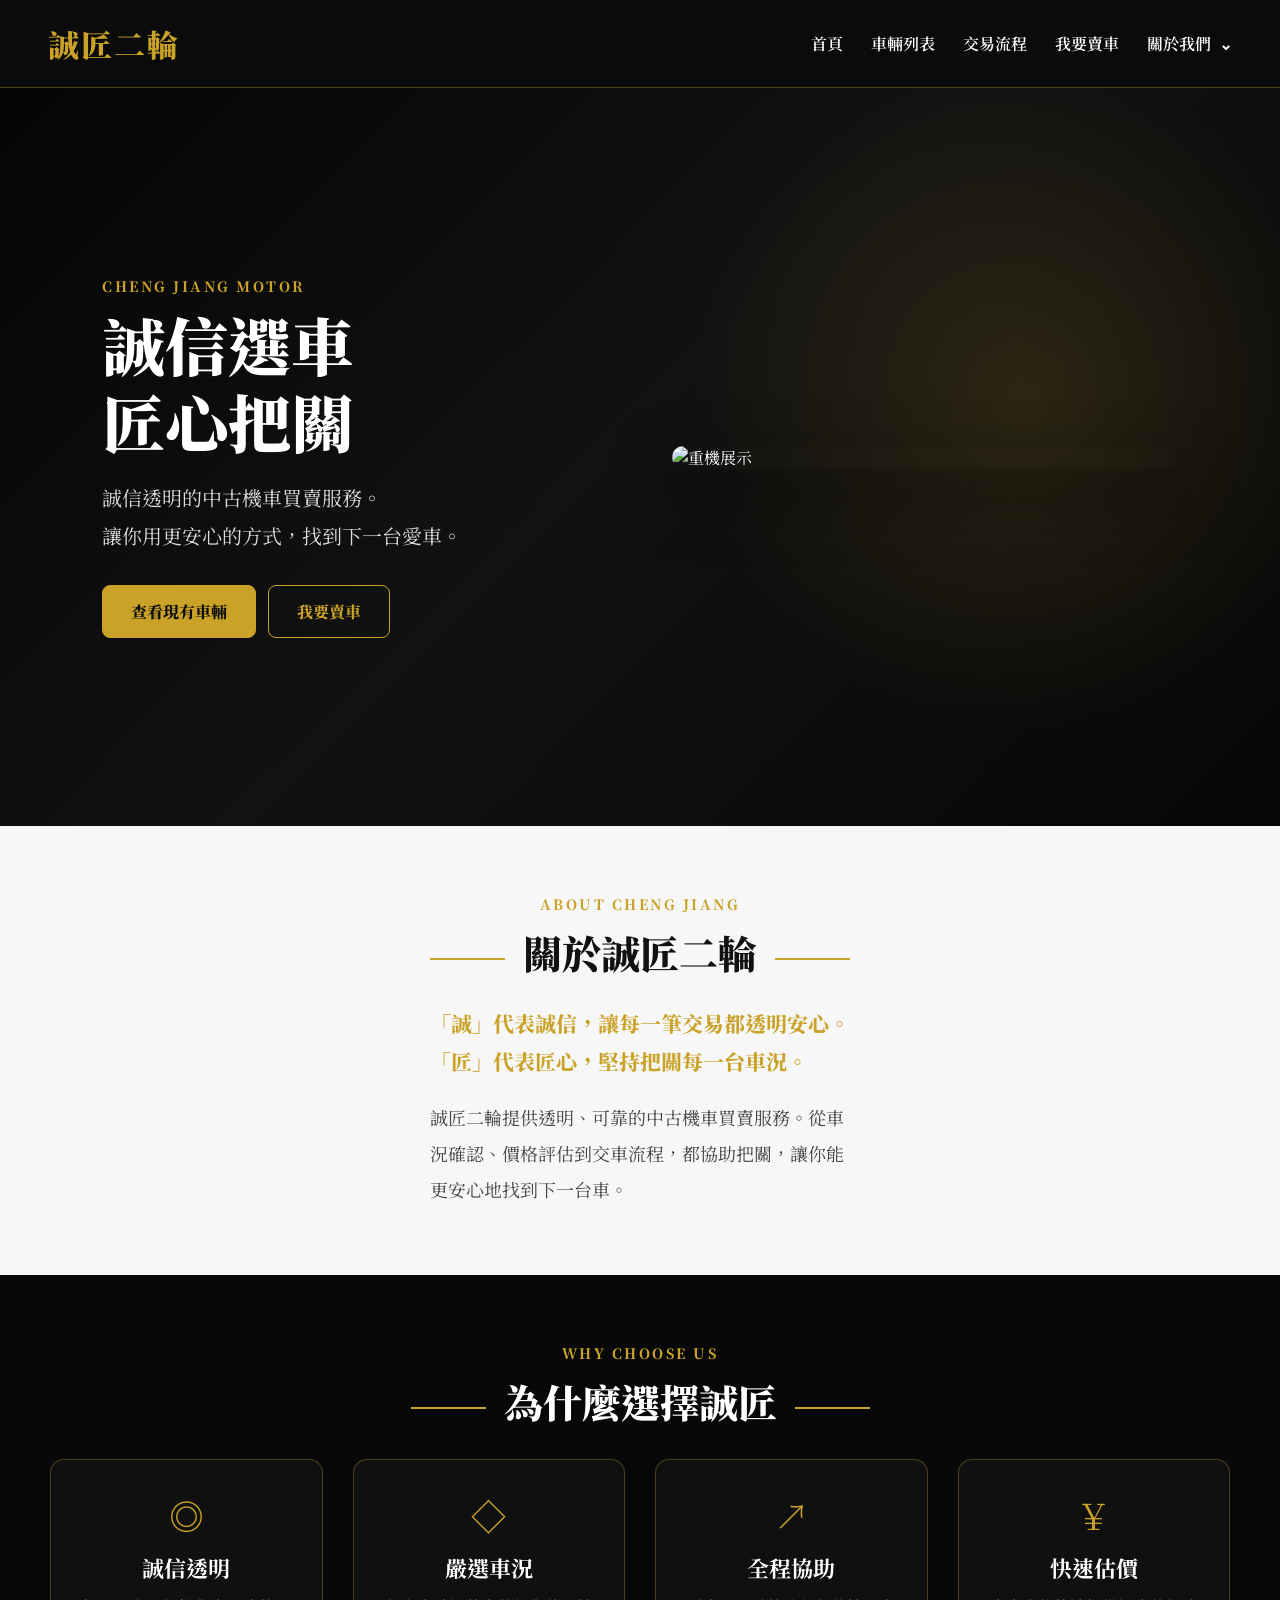
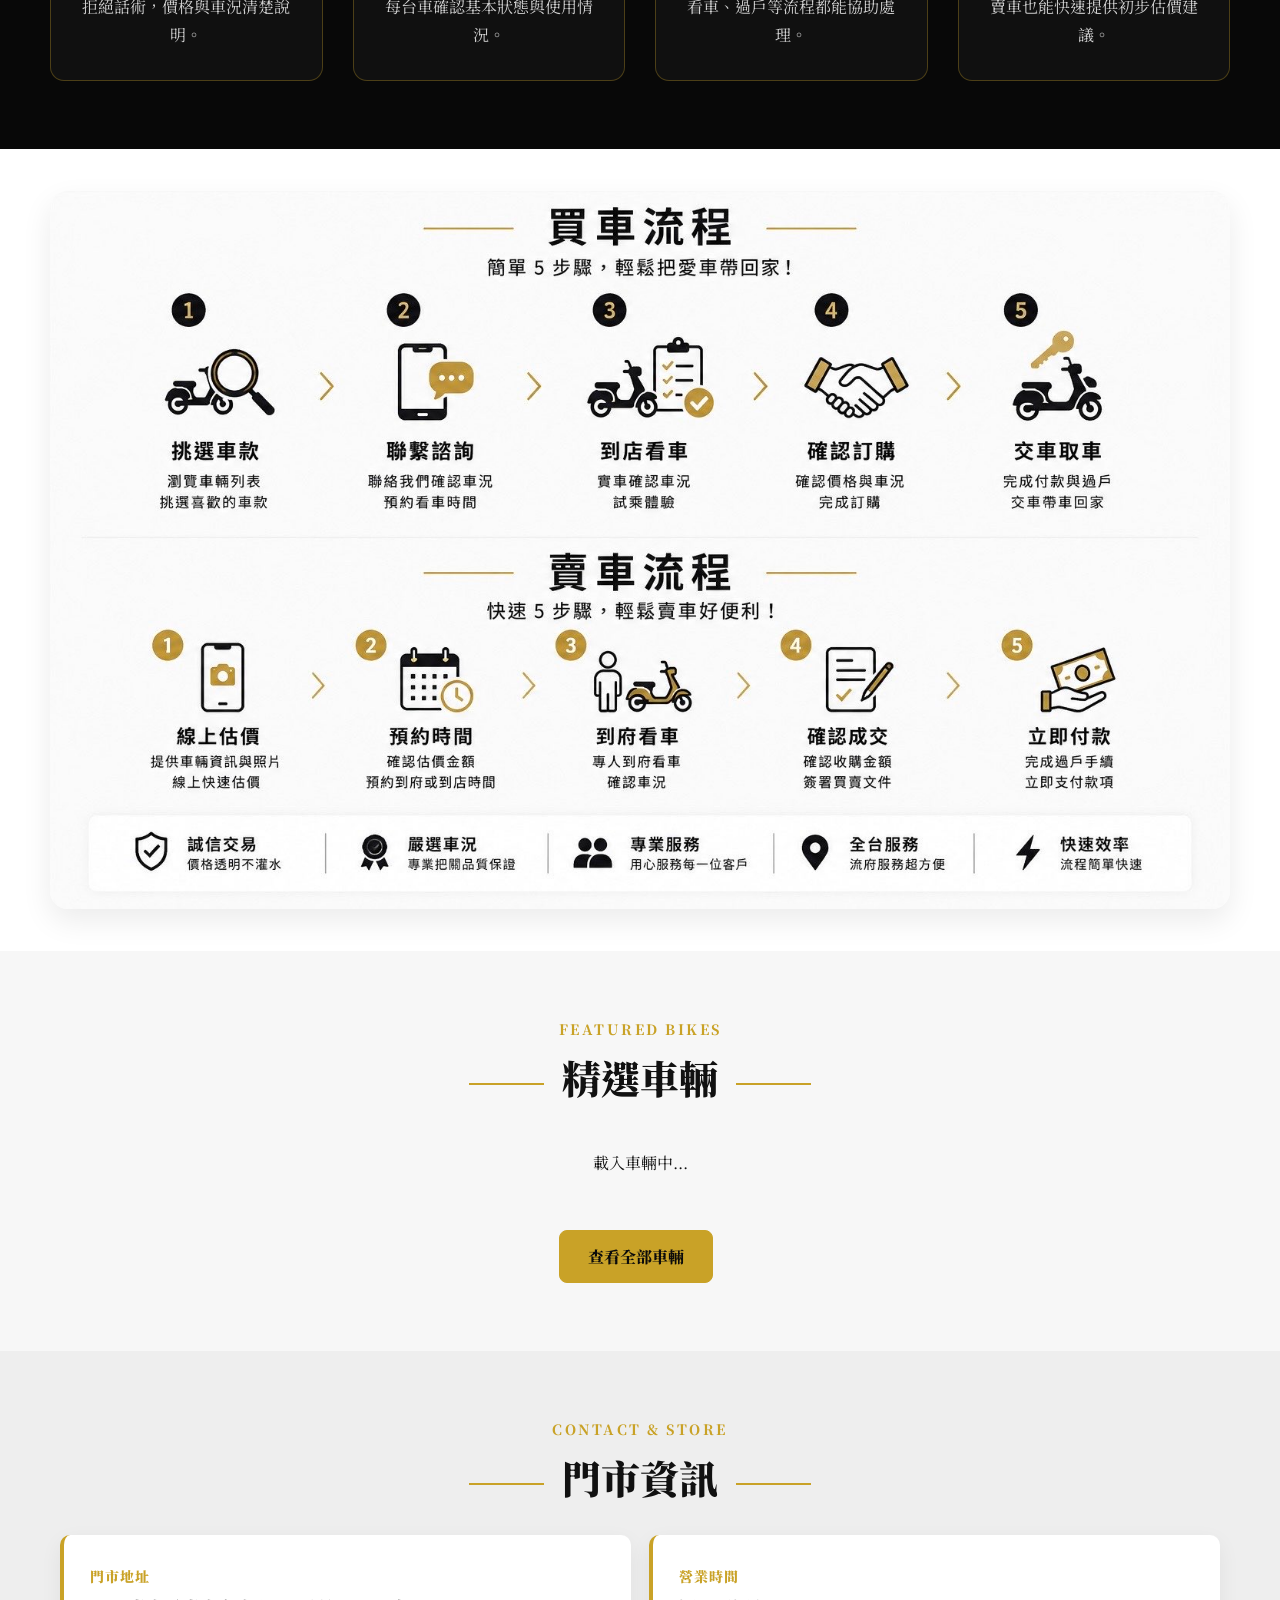
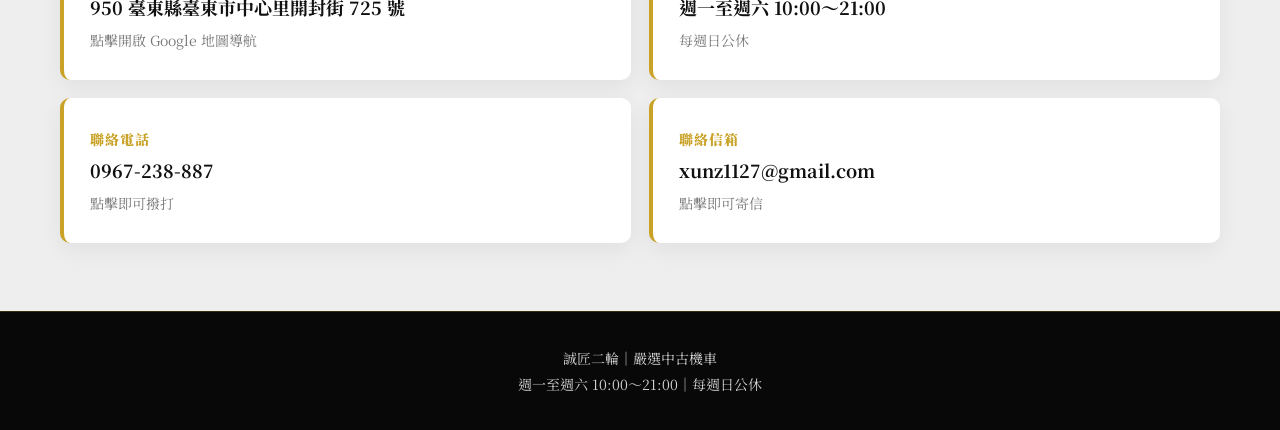
==== index.html @ c942ca1e "整理手機版排版" ====
<!DOCTYPE html>
<html lang="zh-Hant">
<head>
  <meta charset="UTF-8">
  <meta name="viewport" content="width=device-width, initial-scale=1.0">
  <title>誠匠二輪｜嚴選中古機車</title>

  <link rel="stylesheet" href="style.css?v=20260706-6">
</head>

<body>

<header class="navbar">
  <a class="logo" href="index.html">誠匠二輪</a>

  <nav>
    <a href="index.html">首頁</a>
    <a href="inventory.html">車輛列表</a>
    <a href="#process">交易流程</a>
    <a href="sell.html">我要賣車</a>

    <div class="about-menu">
      <button class="about-trigger" type="button">
        關於我們 <span>⌄</span>
      </button>

      <div class="about-dropdown">
        <a
          href="https://www.instagram.com/namidamodenai?utm_source=qr"
          target="_blank"
          rel="noopener"
        >
          Instagram
        </a>

        <a
          href="https://www.facebook.com/share/1D3ot4ddPY/?mibextid=wwXIfr"
          target="_blank"
          rel="noopener"
        >
          Facebook
        </a>

        <a
          href="https://line.me/ti/p/~jun1127."
          target="_blank"
          rel="noopener"
        >
          LINE 聯絡我們
        </a>
      </div>
    </div>

    <a href="admin.html" id="adminBtn" style="display: none;">後台</a>
  </nav>
</header>

<section class="hero">
  <div class="hero-left">
    <p class="hero-label">CHENG JIANG MOTOR</p>

    <h1>
      誠信選車<br>
      匠心把關
    </h1>

    <p>
      誠信透明的中古機車買賣服務。<br>
      讓你用更安心的方式，找到下一台愛車。
    </p>

    <a href="inventory.html" class="btn">查看現有車輛</a>
    <a href="sell.html" class="btn btn-outline">我要賣車</a>
  </div>

  <div class="hero-right">
    <img
      src="https://images.unsplash.com/photo-1558981806-ec527fa84c39?auto=format&fit=crop&w=1200&q=85"
      alt="重機展示"
    >
  </div>
</section>

<section class="section about-section">
  <p class="section-kicker">ABOUT CHENG JIANG</p>
  <h2>關於誠匠二輪</h2>

  <div class="about-copy">
    <div class="about-highlight">
      <div class="about-line">「誠」代表誠信，讓每一筆交易都透明安心。</div>
      <div class="about-line">「匠」代表匠心，堅持把關每一台車況。</div>
    </div>

    <p class="about-text">
      誠匠二輪提供透明、可靠的中古機車買賣服務。從車況確認、價格評估到交車流程，都協助把關，讓你能更安心地找到下一台車。
    </p>
  </div>
</section>

<section class="section dark">
  <p class="section-kicker">WHY CHOOSE US</p>
  <h2>為什麼選擇誠匠</h2>

  <div class="grid feature-grid">
    <div class="feature-card">
      <div class="feature-icon">◎</div>
      <h3>誠信透明</h3>
      <p>拒絕話術，價格與車況清楚說明。</p>
    </div>

    <div class="feature-card">
      <div class="feature-icon">◇</div>
      <h3>嚴選車況</h3>
      <p>每台車確認基本狀態與使用情況。</p>
    </div>

    <div class="feature-card">
      <div class="feature-icon">↗</div>
      <h3>全程協助</h3>
      <p>看車、過戶等流程都能協助處理。</p>
    </div>

    <div class="feature-card">
      <div class="feature-icon">￥</div>
      <h3>快速估價</h3>
      <p>賣車也能快速提供初步估價建議。</p>
    </div>
  </div>
</section>

<section id="process" class="section process-section">
  <div class="process-wrap">
    <img
      class="process-img"
      src="images/transaction-process.jpg"
      alt="誠匠二輪買車與賣車流程"
      loading="lazy"
    >
  </div>
</section>

<section class="section">
  <p class="section-kicker">FEATURED BIKES</p>
  <h2>精選車輛</h2>

  <div id="featuredBikes" class="grid">
    <p>載入車輛中...</p>
  </div>

  <div style="margin-top: 30px;">
    <a href="inventory.html" class="btn">查看全部車輛</a>
  </div>
</section>

<section class="section contact-section">
  <p class="section-kicker">CONTACT & STORE</p>
  <h2>門市資訊</h2>

  <div class="contact-grid">
    <a
      class="contact-card"
      href="https://www.google.com/maps/search/?api=1&query=950%20%E8%87%BA%E6%9D%B1%E7%B8%A3%E8%87%BA%E6%9D%B1%E5%B8%82%E4%B8%AD%E5%BF%83%E9%87%8C%E9%96%8B%E5%B0%81%E8%A1%97725%E8%99%9F"
      target="_blank"
      rel="noopener"
    >
      <span>門市地址</span>
      <strong>950 臺東縣臺東市中心里開封街 725 號</strong>
      <small>點擊開啟 Google 地圖導航</small>
    </a>

    <div class="contact-card">
      <span>營業時間</span>
      <strong>週一至週六 10:00～21:00</strong>
      <small>每週日公休</small>
    </div>

    <a class="contact-card" href="tel:0967238887">
      <span>聯絡電話</span>
      <strong>0967-238-887</strong>
      <small>點擊即可撥打</small>
    </a>

    <a class="contact-card" href="mailto:xunz1127@gmail.com">
      <span>聯絡信箱</span>
      <strong>xunz1127@gmail.com</strong>
      <small>點擊即可寄信</small>
    </a>
  </div>
</section>

<footer class="footer">
  <p>誠匠二輪｜嚴選中古機車</p>
  <p>週一至週六 10:00～21:00｜每週日公休</p>
</footer>

<script>
  if (localStorage.getItem("isAdmin") === "true") {
    document.getElementById("adminBtn").style.display = "inline-block";
  }

  const aboutMenu = document.querySelector(".about-menu");
  const aboutTrigger = document.querySelector(".about-trigger");

  aboutTrigger.addEventListener("click", () => {
    aboutMenu.classList.toggle("is-open");
  });

  document.addEventListener("click", event => {
    if (!aboutMenu.contains(event.target)) {
      aboutMenu.classList.remove("is-open");
    }
  });
</script>

<script type="module">
  import { db } from "./firebase.js";

  import {
    collection,
    getDocs
  } from "https://www.gstatic.com/firebasejs/12.15.0/firebase-firestore.js";

  const featuredBikes = document.getElementById("featuredBikes");

  async function loadFeaturedBikes() {
    try {
      const snapshot = await getDocs(collection(db, "bikes"));

      const bikes = snapshot.docs
        .map(item => ({
          id: item.id,
          ...item.data()
        }))
        .slice(0, 3);

      if (bikes.length === 0) {
        featuredBikes.innerHTML = "<p>目前尚無上架車輛。</p>";
        return;
      }

      featuredBikes.innerHTML = bikes.map(bike => `
        <a href="bike.html?id=${bike.id}" class="card">
          <img src="${bike.images?.[0] || ""}" alt="${bike.name || "車輛圖片"}">
          <h3>${bike.name || "未命名車輛"}</h3>
          <p>${bike.type || "未分類"}｜${bike.brand || "-"}</p>
          <p>${bike.year || "-"}｜${bike.km || "-"} km</p>
          <p>NT$${bike.price || "-"}</p>
        </a>
      `).join("");

    } catch (error) {
      console.error(error);
      featuredBikes.innerHTML = "<p>車輛資料載入失敗。</p>";
    }
  }

  loadFeaturedBikes();
</script>

</body>
</html>
---- style.css ----
@import url('https://fonts.googleapis.com/css2?family=Noto+Serif+TC:wght@400;500;600;700;900&display=swap');

:root {
  --black: #080808;
  --gold: #c9a227;
  --gold-light: #e6cc78;
  --white: #ffffff;
  --bg: #f7f7f7;
  --text: #111111;
  --gray: #666666;
}

* {
  box-sizing: border-box;
}

html {
  scroll-behavior: smooth;
}

body {
  margin: 0;
  overflow-x: hidden;
  background: var(--bg);
  color: var(--text);
  font-family: "Noto Serif TC", "PingFang TC", "Microsoft JhengHei", serif;
}

img {
  max-width: 100%;
}

input,
select,
textarea,
button {
  font-family: inherit;
}

/* 導覽列 */

.navbar {
  position: sticky;
  top: 0;
  z-index: 1000;
  display: flex;
  align-items: center;
  justify-content: space-between;
  gap: 24px;
  padding: 21px 48px;
  background: rgba(7, 7, 7, 0.98);
  border-bottom: 1px solid rgba(201, 162, 39, 0.35);
}

.logo {
  color: var(--gold);
  font-size: 31px;
  font-weight: 900;
  letter-spacing: 2px;
  text-decoration: none;
  white-space: nowrap;
}

.navbar nav {
  display: flex;
  align-items: center;
  gap: 28px;
}

.navbar nav > a,
.about-trigger {
  padding: 0;
  color: white;
  background: transparent;
  border: 0;
  cursor: pointer;
  font: inherit;
  font-size: 16px;
  font-weight: 600;
  text-decoration: none;
  white-space: nowrap;
}

.navbar nav > a:hover,
.about-trigger:hover {
  color: var(--gold);
}

.about-menu {
  position: relative;
}

.about-trigger span {
  display: inline-block;
  margin-left: 4px;
  transition: transform 0.2s ease;
}

.about-menu:hover .about-trigger span,
.about-menu:focus-within .about-trigger span,
.about-menu.is-open .about-trigger span {
  transform: rotate(180deg);
}

.about-dropdown {
  position: absolute;
  top: calc(100% + 18px);
  right: 0;
  width: 240px;
  padding: 10px;
  display: none;
  background: #111111;
  border: 1px solid rgba(201, 162, 39, 0.4);
  border-radius: 10px;
  box-shadow: 0 18px 45px rgba(0, 0, 0, 0.35);
}

.about-menu:hover .about-dropdown,
.about-menu:focus-within .about-dropdown,
.about-menu.is-open .about-dropdown {
  display: block;
}

.about-dropdown a {
  display: block;
  padding: 12px 13px;
  color: white;
  font-size: 15px;
  line-height: 1.45;
  text-decoration: none;
  border-radius: 7px;
}

.about-dropdown a:hover {
  color: var(--gold-light);
  background: rgba(201, 162, 39, 0.14);
}

/* 首頁主視覺 */

.hero {
  min-height: 82vh;
  display: flex;
  align-items: center;
  justify-content: space-between;
  gap: 80px;
  padding: 78px 8%;
  color: white;
  background:
    radial-gradient(circle at 80% 42%, rgba(201, 162, 39, 0.16), transparent 30%),
    linear-gradient(135deg, #050505 0%, #121212 48%, #070707 100%);
}

.hero-left {
  flex: 0 0 45%;
}

.hero-right {
  flex: 0 0 47%;
}

.hero-right img {
  width: 100%;
  max-width: 560px;
  display: block;
  border-radius: 18px;
  object-fit: cover;
  box-shadow: 0 25px 60px rgba(0, 0, 0, 0.55);
}

.hero-label,
.section-kicker {
  margin: 0 0 10px;
  color: var(--gold);
  font-size: 14px;
  font-weight: 800;
  letter-spacing: 2.5px;
}

.hero h1 {
  margin: 10px 0 20px;
  font-size: 63px;
  line-height: 1.22;
  font-weight: 900;
}

.hero p:not(.hero-label) {
  color: #dddddd;
  font-size: 20px;
  line-height: 1.9;
}

/* 按鈕 */

.btn {
  display: inline-block;
  margin: 10px 8px 0 0;
  padding: 14px 28px;
  color: #0b0b0b;
  background: var(--gold);
  border: 1px solid var(--gold);
  border-radius: 8px;
  cursor: pointer;
  font-size: 16px;
  font-weight: 800;
  text-decoration: none;
  transition: 0.25s ease;
}

.btn:hover {
  background: var(--gold-light);
  transform: translateY(-2px);
}

.btn-outline {
  color: var(--gold);
  background: transparent;
}

.btn-outline:hover {
  color: #111111;
  background: var(--gold);
}

/* 通用區塊 */

.section {
  padding: 68px 50px;
  text-align: center;
}

.section.dark {
  color: white;
  background: var(--black);
}

.section h2 {
  margin: 0 0 25px;
  font-size: 39px;
  font-weight: 900;
}

.section h2::before,
.section h2::after {
  width: 75px;
  height: 2px;
  display: inline-block;
  margin: 0 18px;
  vertical-align: middle;
  content: "";
  background: var(--gold);
}

/* 關於我們 */

.about-section {
  max-width: 1050px;
  margin: auto;
}

.about-copy {
  width: min(420px, calc(100% - 48px));
  margin: 0 auto;
  padding: 0;
  text-align: left;
}

.about-highlight {
  width: 100%;
  margin: 0 0 18px;
  padding: 0;
  color: var(--gold);
  font-size: 21px;
  font-weight: 800;
  line-height: 1.8;
  text-align: left;
}

.about-line {
  display: block;
  width: 100%;
  margin: 0;
  padding: 0;
  text-align: left;
}

.about-text {
  width: 100%;
  margin: 0;
  padding: 0;
  color: #444444;
  font-size: 18px;
  line-height: 2;
  text-align: left;
}

/* 通用網格 */

.grid {
  display: grid;
  grid-template-columns: repeat(auto-fit, minmax(250px, 285px));
  justify-content: center;
  gap: 26px;
  margin-top: 30px;
}

/* 為什麼選擇誠匠 */

.feature-grid {
  width: 100%;
  max-width: 1320px;
  grid-template-columns: repeat(4, minmax(0, 1fr));
  gap: 30px;
  margin-right: auto;
  margin-left: auto;
}

.feature-card {
  min-height: 220px;
  padding: 30px 24px;
  border: 1px solid rgba(201, 162, 39, 0.32);
  border-radius: 14px;
  background: rgba(255, 255, 255, 0.035);
}

.feature-icon {
  margin-bottom: 12px;
  color: var(--gold);
  font-size: 35px;
}

.feature-card h3 {
  margin: 0 0 10px;
  font-size: 22px;
}

.feature-card p {
  margin: 0;
  color: #d2d2d2;
  font-size: 16px;
  line-height: 1.8;
}

/* 交易流程 */

.process-section {
  padding-top: 42px;
  padding-bottom: 42px;
  background: white;
}

.process-wrap {
  width: 100%;
  display: flex;
  align-items: center;
  justify-content: center;
}

.process-img {
  width: 100%;
  max-width: 1200px;
  height: auto;
  display: block;
  border-radius: 18px;
  box-shadow: 0 12px 30px rgba(0, 0, 0, 0.08);
}

/* 一般卡片 */

.card {
  overflow: hidden;
  color: var(--text);
  background: white;
  border-radius: 14px;
  box-shadow: 0 8px 28px rgba(0, 0, 0, 0.08);
  text-decoration: none;
  transition: 0.25s ease;
}

.card:hover {
  transform: translateY(-6px);
  box-shadow: 0 17px 38px rgba(0, 0, 0, 0.16);
}

.card img {
  width: 100%;
  height: 220px;
  display: block;
  object-fit: cover;
  background: #eeeeee;
}

.card h3 {
  margin: 0;
  padding: 15px 18px 7px;
  font-size: 21px;
  font-weight: 900;
}

.card p {
  margin: 5px 0;
  padding: 0 18px;
  color: #5d5d5d;
  font-size: 15px;
  line-height: 1.55;
}

.card p:last-child {
  padding-bottom: 17px;
  color: var(--gold);
  font-size: 21px;
  font-weight: 900;
}

/* 車輛列表＋首頁精選車輛 */

#bikeList,
#featuredBikes {
  display: grid;
  grid-template-columns: repeat(auto-fit, minmax(235px, 285px));
  justify-content: center;
  gap: 24px;
  margin-top: 30px;
}

#bikeList .card,
#featuredBikes .card {
  border-radius: 18px;
}

#bikeList .card img,
#featuredBikes .card img {
  width: 100%;
  height: auto;
  aspect-ratio: 4 / 3;
  display: block;
  object-fit: cover;
  object-position: center;
  background: #eeeeee;
}

#bikeList .card h3,
#featuredBikes .card h3 {
  margin: 0;
  padding: 14px 16px 6px;
  font-size: 19px;
  line-height: 1.35;
}

#bikeList .card p,
#featuredBikes .card p {
  margin: 4px 0;
  padding: 0 16px;
  color: #666666;
  font-size: 14px;
  line-height: 1.55;
}

#bikeList .card p:last-child,
#featuredBikes .card p:last-child {
  padding-bottom: 15px;
  color: var(--gold);
  font-size: 20px;
  font-weight: 900;
}

/* 門市資訊 */

.contact-section {
  background: #eeeeee;
}

.contact-grid {
  max-width: 1160px;
  display: grid;
  grid-template-columns: repeat(2, minmax(260px, 1fr));
  gap: 18px;
  margin: 30px auto 0;
  text-align: left;
}

.contact-card {
  min-height: 145px;
  display: flex;
  flex-direction: column;
  justify-content: center;
  padding: 24px 26px;
  color: #111111;
  background: white;
  border-left: 4px solid var(--gold);
  border-radius: 10px;
  box-shadow: 0 7px 22px rgba(0, 0, 0, 0.06);
  text-decoration: none;
}

a.contact-card:hover {
  transform: translateY(-3px);
  box-shadow: 0 12px 26px rgba(0, 0, 0, 0.12);
}

.contact-card span {
  margin-bottom: 7px;
  color: var(--gold);
  font-size: 14px;
  font-weight: 900;
  letter-spacing: 1px;
}

.contact-card strong {
  font-size: 18px;
  line-height: 1.65;
}

.contact-card small {
  margin-top: 7px;
  color: #777777;
  font-size: 14px;
}

/* 搜尋欄位 */

.search-box {
  width: 100%;
  max-width: 360px;
  margin: 10px;
  padding: 14px 16px;
  font: inherit;
  font-size: 16px;
  background: white;
  border: 1px solid #dddddd;
  border-radius: 8px;
}

/* 頁尾 */

.footer {
  padding: 30px 20px;
  color: white;
  text-align: center;
  background: var(--black);
  border-top: 1px solid rgba(201, 162, 39, 0.25);
}

.footer p {
  margin: 6px 0;
  color: #d3d3d3;
  font-size: 14px;
}

/* 平板 */

@media (max-width: 1100px) {
  .navbar {
    padding: 18px 28px;
  }

  .navbar nav {
    gap: 18px;
  }

  .hero {
    gap: 45px;
    padding: 65px 7%;
  }

  .hero h1 {
    font-size: 50px;
  }

  .feature-grid {
    max-width: 760px;
    grid-template-columns: repeat(2, minmax(240px, 1fr));
  }
}

/* 手機 */

@media (max-width: 700px) {
  .navbar {
    align-items: flex-start;
    flex-direction: column;
    gap: 14px;
    padding: 16px 20px;
  }

  .logo {
    font-size: 27px;
  }

  .navbar nav {
    width: 100%;
    flex-wrap: wrap;
    gap: 12px 16px;
  }

  .navbar nav > a,
  .about-trigger {
    font-size: 14px;
  }

  .about-dropdown {
    top: calc(100% + 12px);
    right: auto;
    left: 0;
    width: min(260px, 82vw);
  }

  .hero {
    min-height: auto;
    gap: 34px;
    padding: 55px 24px 48px;
    flex-direction: column;
    text-align: center;
  }

  .hero-left,
  .hero-right {
    flex: auto;
    width: 100%;
  }

  .hero h1 {
    font-size: 42px;
    line-height: 1.28;
  }

  .hero p:not(.hero-label) {
    font-size: 16px;
    line-height: 1.85;
  }

  .hero-right img {
    width: 100%;
    height: 230px;
    max-width: 100%;
    border-radius: 14px;
    object-fit: cover;
  }

  .btn {
    padding: 13px 20px;
    font-size: 15px;
  }

  .section {
    padding: 52px 20px;
  }

  .section h2 {
    font-size: 30px;
    line-height: 1.4;
  }

  .section h2::before,
  .section h2::after {
    width: 30px;
    margin: 0 8px;
  }

  .section-kicker {
    font-size: 12px;
    letter-spacing: 2px;
  }

  /* 手機版關於我們 */
  .about-section {
    padding: 44px 20px 48px;
  }

  .about-copy {
    width: 100%;
    max-width: 360px;
    margin: 0 auto;
  }

  .about-highlight {
    margin-bottom: 20px;
    font-size: clamp(14px, 3.8vw, 16px);
    line-height: 1.9;
  }

  .about-line {
    white-space: nowrap;
    letter-spacing: -0.02em;
  }

  .about-text {
    font-size: 15px;
    line-height: 1.9;
  }

  .feature-grid {
    max-width: 420px;
    grid-template-columns: 1fr;
    gap: 16px;
    margin-top: 24px;
  }

  .feature-card {
    min-height: auto;
    padding: 24px 20px;
  }

  .feature-card h3 {
    font-size: 21px;
  }

  .feature-card p {
    font-size: 15px;
  }

  .grid {
    grid-template-columns: 1fr;
    gap: 18px;
  }

  /* 車輛列表手機版一排兩張 */
  #bikeList,
  #featuredBikes {
    grid-template-columns: repeat(2, minmax(0, 1fr));
    gap: 12px;
    margin-top: 22px;
  }

  #bikeList .card,
  #featuredBikes .card {
    width: 100%;
    margin: 0;
    border-radius: 14px;
  }

  #bikeList .card img,
  #featuredBikes .card img {
    height: auto;
    aspect-ratio: 4 / 3;
    object-fit: cover;
  }

  #bikeList .card h3,
  #featuredBikes .card h3 {
    padding: 11px 10px 5px;
    font-size: 15px;
    line-height: 1.3;
  }

  #bikeList .card p,
  #featuredBikes .card p {
    margin: 3px 0;
    padding: 0 10px;
    font-size: 12px;
    line-height: 1.45;
  }

  #bikeList .card p:last-child,
  #featuredBikes .card p:last-child {
    padding-bottom: 12px;
    color: var(--gold);
    font-size: 17px;
  }

  .contact-grid {
    grid-template-columns: 1fr;
    gap: 14px;
    margin-top: 24px;
  }

  .contact-card {
    min-height: 120px;
    padding: 21px 20px;
  }

  .contact-card strong {
    font-size: 16px;
  }

  .search-box {
    max-width: 100%;
    margin: 7px 0;
  }

  .footer {
    padding: 24px 18px;
  }

  .process-section {
    padding: 24px 0;
    overflow: hidden;
  }

  .process-wrap {
    justify-content: flex-start;
    overflow-x: auto;
    padding: 0 16px 12px;
    -webkit-overflow-scrolling: touch;
  }

  .process-img {
    width: 680px;
    max-width: none;
    border-radius: 10px;
  }
}

/* 更小的手機 */

@media (max-width: 370px) {
  .about-section {
    padding-right: 16px;
    padding-left: 16px;
  }

  .about-highlight {
    font-size: 13px;
  }

  #bikeList,
  #featuredBikes {
    grid-template-columns: 1fr;
  }
}
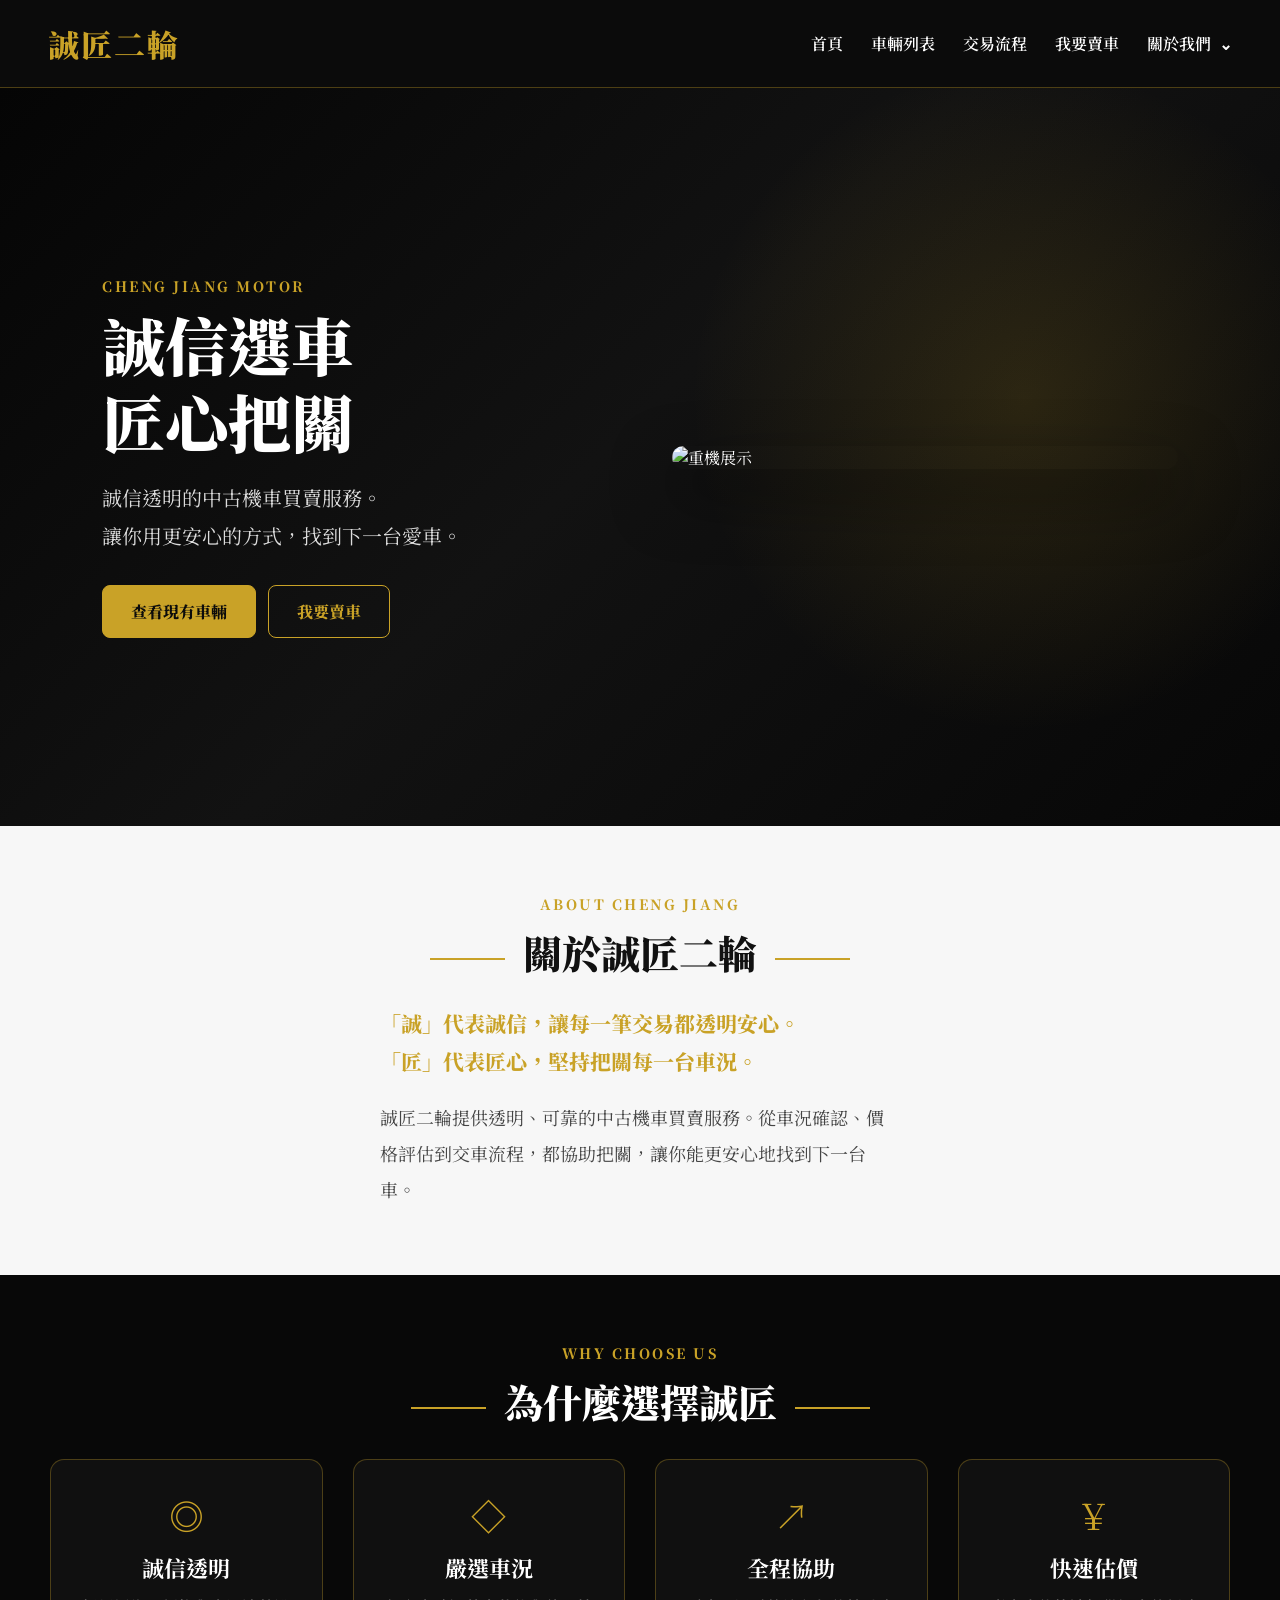
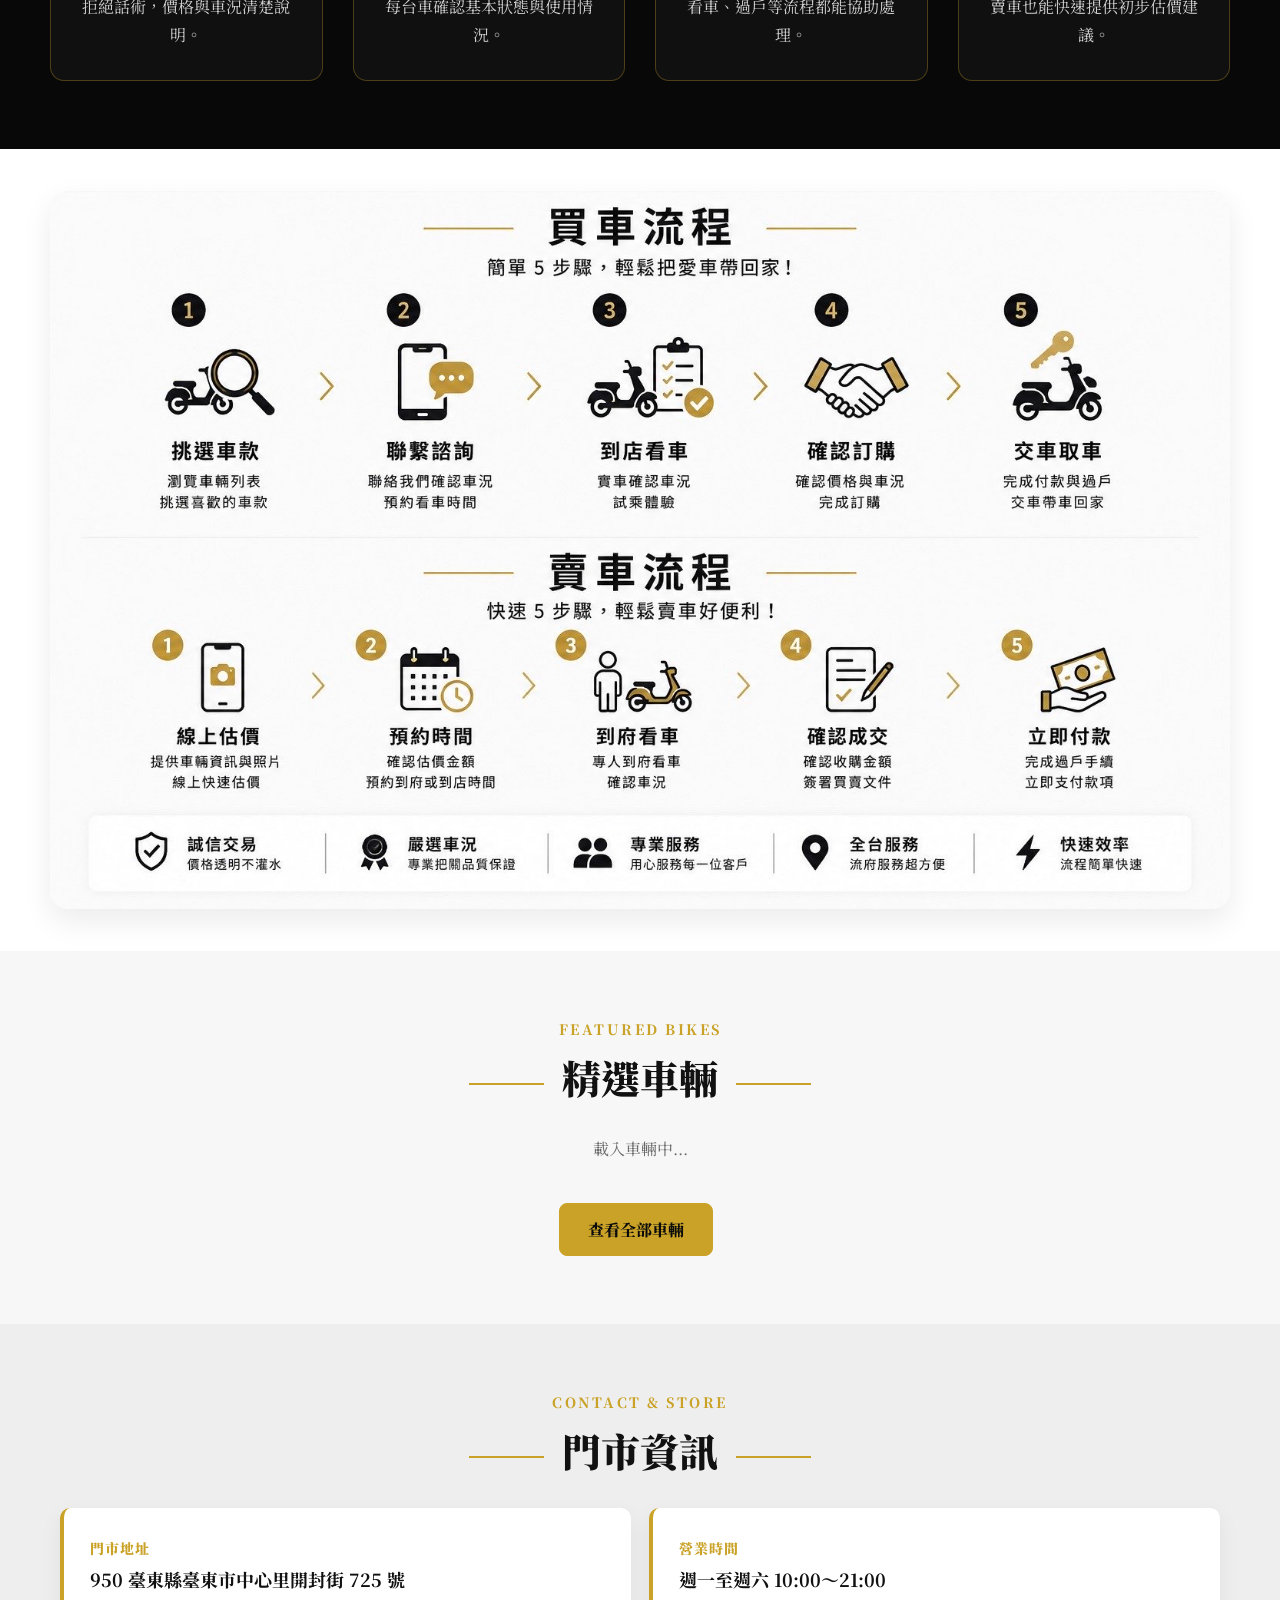
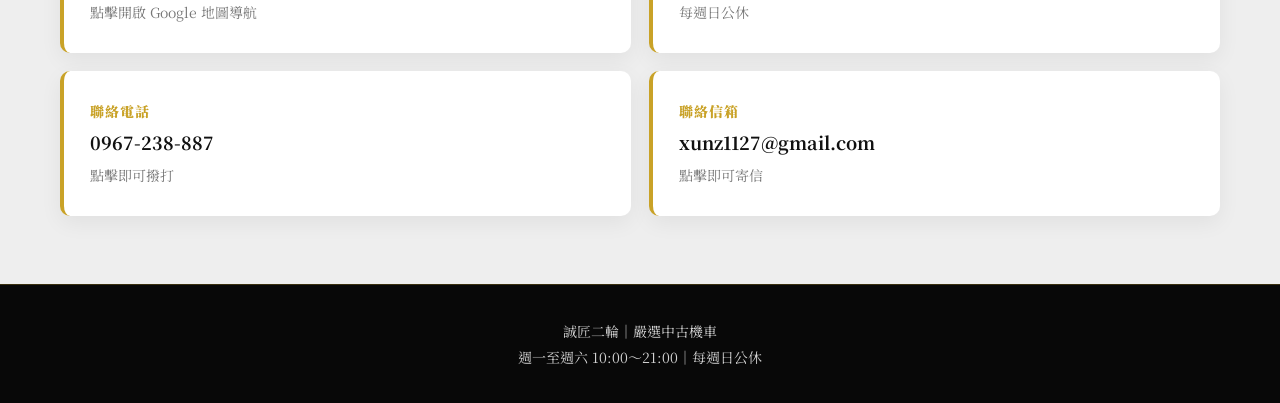
==== commit a844bf6a: "新增精選車輛跑馬燈與後台設定" ====
--- a/index.html
+++ b/index.html
@@ -4,8 +4,8 @@
   <meta charset="UTF-8">
   <meta name="viewport" content="width=device-width, initial-scale=1.0">
   <title>誠匠二輪｜嚴選中古機車</title>
-
-  <link rel="stylesheet" href="style.css?v=20260706-6">
+  <meta name="google-site-verification" content="CY_wVjcz_qb4eX5nUE_DCTDJS3RSgOw7u00LAW74AXE">
+  <link rel="stylesheet" href="style.css?v=20260707-2">
 </head>
 
 <body>
@@ -20,34 +20,14 @@
     <a href="sell.html">我要賣車</a>
 
     <div class="about-menu">
-      <button class="about-trigger" type="button">
+      <button class="about-trigger" type="button" aria-expanded="false">
         關於我們 <span>⌄</span>
       </button>
 
       <div class="about-dropdown">
-        <a
-          href="https://www.instagram.com/namidamodenai?utm_source=qr"
-          target="_blank"
-          rel="noopener"
-        >
-          Instagram
-        </a>
-
-        <a
-          href="https://www.facebook.com/share/1D3ot4ddPY/?mibextid=wwXIfr"
-          target="_blank"
-          rel="noopener"
-        >
-          Facebook
-        </a>
-
-        <a
-          href="https://line.me/ti/p/~jun1127."
-          target="_blank"
-          rel="noopener"
-        >
-          LINE 聯絡我們
-        </a>
+        <a href="https://www.instagram.com/namidamodenai?utm_source=qr" target="_blank" rel="noopener">Instagram</a>
+        <a href="https://www.facebook.com/share/1D3ot4ddPY/?mibextid=wwXIfr" target="_blank" rel="noopener">Facebook</a>
+        <a href="https://line.me/ti/p/~jun1127." target="_blank" rel="noopener">LINE 聯絡我們</a>
       </div>
     </div>
 
@@ -139,15 +119,15 @@
   </div>
 </section>
 
-<section class="section">
+<section class="section featured-section">
   <p class="section-kicker">FEATURED BIKES</p>
   <h2>精選車輛</h2>
 
-  <div id="featuredBikes" class="grid">
-    <p>載入車輛中...</p>
-  </div>
-
-  <div style="margin-top: 30px;">
+  <div id="featuredBikes" class="featured-grid" aria-live="polite">
+    <p class="loading-text">載入車輛中...</p>
+  </div>
+
+  <div class="featured-action">
     <a href="inventory.html" class="btn">查看全部車輛</a>
   </div>
 </section>
@@ -202,55 +182,149 @@
   const aboutTrigger = document.querySelector(".about-trigger");
 
   aboutTrigger.addEventListener("click", () => {
-    aboutMenu.classList.toggle("is-open");
+    const isOpen = aboutMenu.classList.toggle("is-open");
+    aboutTrigger.setAttribute("aria-expanded", String(isOpen));
   });
 
   document.addEventListener("click", event => {
     if (!aboutMenu.contains(event.target)) {
       aboutMenu.classList.remove("is-open");
+      aboutTrigger.setAttribute("aria-expanded", "false");
     }
   });
 </script>
 
 <script type="module">
   import { db } from "./firebase.js";
-
-  import {
-    collection,
-    getDocs
-  } from "https://www.gstatic.com/firebasejs/12.15.0/firebase-firestore.js";
+  import { collection, getDocs } from "https://www.gstatic.com/firebasejs/12.15.0/firebase-firestore.js";
 
   const featuredBikes = document.getElementById("featuredBikes");
+
+  function escapeHTML(value) {
+    return String(value ?? "")
+      .replaceAll("&", "&amp;")
+      .replaceAll("<", "&lt;")
+      .replaceAll(">", "&gt;")
+      .replaceAll('"', "&quot;")
+      .replaceAll("'", "&#039;");
+  }
+
+  function toNumber(value) {
+    const number = Number(String(value ?? "").replace(/[^\d.-]/g, ""));
+    return Number.isFinite(number) ? number : 0;
+  }
+
+  function formatNumber(value) {
+    return new Intl.NumberFormat("zh-TW").format(toNumber(value));
+  }
+
+  function formatPrice(value) {
+    const price = toNumber(value);
+    return price > 0 ? `NT$${formatNumber(price)}` : "價格洽詢";
+  }
+
+  function imageMarkup(bike) {
+    const image = Array.isArray(bike.images) ? bike.images[0] : "";
+
+    if (!image) {
+      return `<div class="card-image-placeholder">暫無圖片</div>`;
+    }
+
+    return `<img src="${escapeHTML(image)}" alt="${escapeHTML(bike.name || "車輛圖片")}" loading="lazy">`;
+  }
+
+  function bikeCard(bike) {
+    const name = bike.name || "未命名車輛";
+    const type = bike.type || "未分類";
+    const brand = bike.brand || "-";
+    const year = bike.year || "-";
+    const km = bike.km === 0 || bike.km ? `${formatNumber(bike.km)} km` : "-";
+
+    return `
+      <a href="bike.html?id=${encodeURIComponent(bike.id)}" class="card featured-card">
+        ${imageMarkup(bike)}
+        <h3>${escapeHTML(name)}</h3>
+        <p>${escapeHTML(type)}｜${escapeHTML(brand)}</p>
+        <p>${escapeHTML(year)}｜${escapeHTML(km)}</p>
+        <p>${formatPrice(bike.price)}</p>
+      </a>
+    `;
+  }
+
+  function isFeatured(bike) {
+    return bike.featured === true || String(bike.featured).toLowerCase() === "true";
+  }
+
+  function shuffle(list) {
+    const copy = [...list];
+
+    for (let index = copy.length - 1; index > 0; index -= 1) {
+      const randomIndex = Math.floor(Math.random() * (index + 1));
+      [copy[index], copy[randomIndex]] = [copy[randomIndex], copy[index]];
+    }
+
+    return copy;
+  }
+
+  function renderMarquee(bikes) {
+    const randomBikes = shuffle(bikes);
+    const duration = Math.max(28, randomBikes.length * 7);
+    const cards = randomBikes.map(bikeCard).join("");
+
+    featuredBikes.className = "featured-marquee";
+    featuredBikes.innerHTML = `
+      <div class="marquee-viewport" aria-label="隨機車輛跑馬燈">
+        <div class="marquee-track" style="--marquee-duration: ${duration}s;">
+          <div class="marquee-group">${cards}</div>
+          <div class="marquee-group" aria-hidden="true">${cards}</div>
+        </div>
+      </div>
+      <p class="marquee-note">目前沒有指定精選車輛，現有車輛正在隨機輪播。</p>
+    `;
+
+    const viewport = featuredBikes.querySelector(".marquee-viewport");
+    const track = featuredBikes.querySelector(".marquee-track");
+
+    const pause = () => track.classList.add("is-paused");
+    const resume = () => track.classList.remove("is-paused");
+
+    viewport.addEventListener("pointerdown", pause);
+    viewport.addEventListener("pointerup", resume);
+    viewport.addEventListener("pointercancel", resume);
+    viewport.addEventListener("pointerleave", resume);
+  }
+
+  function renderFeatured(bikes) {
+    const selectedBikes = bikes.filter(isFeatured);
+
+    if (selectedBikes.length > 0) {
+      featuredBikes.className = "featured-grid";
+      featuredBikes.innerHTML = selectedBikes.map(bikeCard).join("");
+      return;
+    }
+
+    renderMarquee(bikes);
+  }
 
   async function loadFeaturedBikes() {
     try {
       const snapshot = await getDocs(collection(db, "bikes"));
-
-      const bikes = snapshot.docs
-        .map(item => ({
-          id: item.id,
-          ...item.data()
-        }))
-        .slice(0, 3);
+      const bikes = snapshot.docs.map(item => ({
+        id: item.id,
+        ...item.data()
+      }));
 
       if (bikes.length === 0) {
-        featuredBikes.innerHTML = "<p>目前尚無上架車輛。</p>";
+        featuredBikes.className = "featured-grid";
+        featuredBikes.innerHTML = "<p class='loading-text'>目前尚無上架車輛。</p>";
         return;
       }
 
-      featuredBikes.innerHTML = bikes.map(bike => `
-        <a href="bike.html?id=${bike.id}" class="card">
-          <img src="${bike.images?.[0] || ""}" alt="${bike.name || "車輛圖片"}">
-          <h3>${bike.name || "未命名車輛"}</h3>
-          <p>${bike.type || "未分類"}｜${bike.brand || "-"}</p>
-          <p>${bike.year || "-"}｜${bike.km || "-"} km</p>
-          <p>NT$${bike.price || "-"}</p>
-        </a>
-      `).join("");
-
+      renderFeatured(bikes);
     } catch (error) {
       console.error(error);
-      featuredBikes.innerHTML = "<p>車輛資料載入失敗。</p>";
+      featuredBikes.className = "featured-grid";
+      featuredBikes.innerHTML = "<p class='loading-text'>車輛資料載入失敗，請稍後再試。</p>";
     }
   }
 
--- a/style.css
+++ b/style.css
@@ -1,13 +1,15 @@
-@import url('https://fonts.googleapis.com/css2?family=Noto+Serif+TC:wght@400;500;600;700;900&display=swap');
+@import url('https://fonts.googleapis.com/css2?family=Noto+Serif+TC:wght@400;500;600;700;800;900&display=swap');
 
 :root {
   --black: #080808;
+  --black-soft: #111111;
   --gold: #c9a227;
   --gold-light: #e6cc78;
   --white: #ffffff;
   --bg: #f7f7f7;
   --text: #111111;
   --gray: #666666;
+  --line: rgba(201, 162, 39, 0.35);
 }
 
 * {
@@ -21,8 +23,8 @@
 body {
   margin: 0;
   overflow-x: hidden;
+  color: var(--text);
   background: var(--bg);
-  color: var(--text);
   font-family: "Noto Serif TC", "PingFang TC", "Microsoft JhengHei", serif;
 }
 
@@ -30,11 +32,16 @@
   max-width: 100%;
 }
 
+button,
 input,
 select,
-textarea,
-button {
-  font-family: inherit;
+textarea {
+  font: inherit;
+}
+
+button,
+a {
+  -webkit-tap-highlight-color: transparent;
 }
 
 /* 導覽列 */
@@ -49,7 +56,7 @@
   gap: 24px;
   padding: 21px 48px;
   background: rgba(7, 7, 7, 0.98);
-  border-bottom: 1px solid rgba(201, 162, 39, 0.35);
+  border-bottom: 1px solid var(--line);
 }
 
 .logo {
@@ -71,14 +78,13 @@
 .about-trigger {
   padding: 0;
   color: white;
+  font-size: 16px;
+  font-weight: 600;
+  white-space: nowrap;
+  text-decoration: none;
   background: transparent;
   border: 0;
   cursor: pointer;
-  font: inherit;
-  font-size: 16px;
-  font-weight: 600;
-  text-decoration: none;
-  white-space: nowrap;
 }
 
 .navbar nav > a:hover,
@@ -106,9 +112,10 @@
   position: absolute;
   top: calc(100% + 18px);
   right: 0;
+  z-index: 10;
+  display: none;
   width: 240px;
   padding: 10px;
-  display: none;
   background: #111111;
   border: 1px solid rgba(201, 162, 39, 0.4);
   border-radius: 10px;
@@ -163,8 +170,8 @@
   width: 100%;
   max-width: 560px;
   display: block;
+  object-fit: cover;
   border-radius: 18px;
-  object-fit: cover;
   box-shadow: 0 25px 60px rgba(0, 0, 0, 0.55);
 }
 
@@ -180,8 +187,8 @@
 .hero h1 {
   margin: 10px 0 20px;
   font-size: 63px;
+  font-weight: 900;
   line-height: 1.22;
-  font-weight: 900;
 }
 
 .hero p:not(.hero-label) {
@@ -197,19 +204,25 @@
   margin: 10px 8px 0 0;
   padding: 14px 28px;
   color: #0b0b0b;
+  font-size: 16px;
+  font-weight: 800;
+  text-decoration: none;
   background: var(--gold);
   border: 1px solid var(--gold);
   border-radius: 8px;
   cursor: pointer;
-  font-size: 16px;
-  font-weight: 800;
-  text-decoration: none;
   transition: 0.25s ease;
 }
 
 .btn:hover {
   background: var(--gold-light);
   transform: translateY(-2px);
+}
+
+.btn:disabled {
+  opacity: 0.65;
+  cursor: not-allowed;
+  transform: none;
 }
 
 .btn-outline {
@@ -259,7 +272,7 @@
 }
 
 .about-copy {
-  width: min(420px, calc(100% - 48px));
+  width: min(520px, calc(100% - 48px));
   margin: 0 auto;
   padding: 0;
   text-align: left;
@@ -370,10 +383,10 @@
 .card {
   overflow: hidden;
   color: var(--text);
+  text-decoration: none;
   background: white;
   border-radius: 14px;
   box-shadow: 0 8px 28px rgba(0, 0, 0, 0.08);
-  text-decoration: none;
   transition: 0.25s ease;
 }
 
@@ -382,12 +395,20 @@
   box-shadow: 0 17px 38px rgba(0, 0, 0, 0.16);
 }
 
-.card img {
+.card img,
+.card-image-placeholder {
   width: 100%;
   height: 220px;
   display: block;
   object-fit: cover;
   background: #eeeeee;
+}
+
+.card-image-placeholder {
+  display: grid;
+  place-items: center;
+  color: #888888;
+  font-size: 15px;
 }
 
 .card h3 {
@@ -412,10 +433,13 @@
   font-weight: 900;
 }
 
-/* 車輛列表＋首頁精選車輛 */
-
-#bikeList,
-#featuredBikes {
+/* 精選車輛 */
+
+.featured-section {
+  overflow: hidden;
+}
+
+.featured-grid {
   display: grid;
   grid-template-columns: repeat(auto-fit, minmax(235px, 285px));
   justify-content: center;
@@ -423,32 +447,163 @@
   margin-top: 30px;
 }
 
-#bikeList .card,
-#featuredBikes .card {
+.featured-grid .featured-card {
   border-radius: 18px;
 }
 
-#bikeList .card img,
-#featuredBikes .card img {
-  width: 100%;
+.featured-grid .featured-card img,
+.featured-grid .featured-card .card-image-placeholder {
   height: auto;
   aspect-ratio: 4 / 3;
-  display: block;
   object-fit: cover;
-  object-position: center;
-  background: #eeeeee;
-}
-
-#bikeList .card h3,
-#featuredBikes .card h3 {
+}
+
+.featured-action {
+  margin-top: 30px;
+}
+
+.loading-text,
+.marquee-note {
+  grid-column: 1 / -1;
+  margin: 0;
+  color: #666666;
+  font-size: 16px;
+  line-height: 1.7;
+}
+
+.featured-marquee {
+  margin-top: 30px;
+}
+
+.marquee-viewport {
+  width: 100%;
+  overflow: hidden;
+  padding: 8px 0 18px;
+  cursor: grab;
+}
+
+.marquee-viewport:active {
+  cursor: grabbing;
+}
+
+.marquee-track {
+  display: flex;
+  width: max-content;
+  animation: featured-marquee var(--marquee-duration, 35s) linear infinite;
+}
+
+.marquee-track.is-paused,
+.marquee-viewport:hover .marquee-track {
+  animation-play-state: paused;
+}
+
+.marquee-group {
+  display: flex;
+  gap: 24px;
+  padding-right: 24px;
+}
+
+.marquee-group .featured-card {
+  flex: 0 0 270px;
+  border-radius: 18px;
+}
+
+.marquee-group .featured-card img,
+.marquee-group .featured-card .card-image-placeholder {
+  height: 205px;
+  object-fit: cover;
+}
+
+.marquee-note {
+  margin-top: 4px;
+  text-align: center;
+}
+
+@keyframes featured-marquee {
+  from {
+    transform: translateX(0);
+  }
+
+  to {
+    transform: translateX(-50%);
+  }
+}
+
+/* 車輛列表 */
+
+.inventory-section {
+  min-height: 65vh;
+}
+
+.inventory-toolbar {
+  max-width: 860px;
+  display: flex;
+  align-items: center;
+  justify-content: center;
+  gap: 12px;
+  margin: 12px auto 0;
+}
+
+.search-box,
+.sort-select {
+  min-height: 50px;
+  padding: 13px 16px;
+  color: var(--text);
+  font-size: 16px;
+  background: white;
+  border: 1px solid #dddddd;
+  border-radius: 8px;
+  outline: none;
+}
+
+.search-box {
+  width: min(100%, 480px);
+}
+
+.sort-select {
+  min-width: 190px;
+  cursor: pointer;
+}
+
+.search-box:focus,
+.sort-select:focus {
+  border-color: var(--gold);
+  box-shadow: 0 0 0 3px rgba(201, 162, 39, 0.14);
+}
+
+.bike-count {
+  margin: 20px 0 -7px;
+  color: #777777;
+  font-size: 15px;
+}
+
+#bikeList {
+  display: grid;
+  grid-template-columns: repeat(auto-fit, minmax(235px, 285px));
+  justify-content: center;
+  gap: 24px;
+  margin-top: 30px;
+}
+
+#bikeList .card {
+  border-radius: 18px;
+}
+
+#bikeList .card img,
+#bikeList .card .card-image-placeholder {
+  height: auto;
+  aspect-ratio: 4 / 3;
+  object-fit: cover;
+}
+
+#bikeList .card h3 {
   margin: 0;
   padding: 14px 16px 6px;
   font-size: 19px;
   line-height: 1.35;
 }
 
-#bikeList .card p,
-#featuredBikes .card p {
+#bikeList .card p {
   margin: 4px 0;
   padding: 0 16px;
   color: #666666;
@@ -456,8 +611,7 @@
   line-height: 1.55;
 }
 
-#bikeList .card p:last-child,
-#featuredBikes .card p:last-child {
+#bikeList .card p:last-child {
   padding-bottom: 15px;
   color: var(--gold);
   font-size: 20px;
@@ -486,11 +640,11 @@
   justify-content: center;
   padding: 24px 26px;
   color: #111111;
+  text-decoration: none;
   background: white;
   border-left: 4px solid var(--gold);
   border-radius: 10px;
   box-shadow: 0 7px 22px rgba(0, 0, 0, 0.06);
-  text-decoration: none;
 }
 
 a.contact-card:hover {
@@ -517,20 +671,6 @@
   font-size: 14px;
 }
 
-/* 搜尋欄位 */
-
-.search-box {
-  width: 100%;
-  max-width: 360px;
-  margin: 10px;
-  padding: 14px 16px;
-  font: inherit;
-  font-size: 16px;
-  background: white;
-  border: 1px solid #dddddd;
-  border-radius: 8px;
-}
-
 /* 頁尾 */
 
 .footer {
@@ -547,6 +687,366 @@
   font-size: 14px;
 }
 
+/* 後台 */
+
+.admin-body {
+  min-height: 100vh;
+  background: #f2f2f2;
+}
+
+.admin-shell {
+  width: min(1180px, calc(100% - 48px));
+  margin: 0 auto;
+  padding: 56px 0 80px;
+}
+
+.admin-login {
+  width: min(460px, 100%);
+  margin: 30px auto;
+  padding: 38px;
+  text-align: center;
+  background: white;
+  border-radius: 18px;
+  box-shadow: 0 12px 32px rgba(0, 0, 0, 0.1);
+}
+
+.admin-login h1,
+.admin-heading h1 {
+  margin: 0 0 12px;
+  font-size: 34px;
+}
+
+.admin-login p:not(.section-kicker):not(.form-message) {
+  margin: 0 0 24px;
+  color: #666666;
+  line-height: 1.8;
+}
+
+.admin-heading {
+  display: flex;
+  align-items: flex-start;
+  justify-content: space-between;
+  gap: 20px;
+  margin-bottom: 26px;
+}
+
+.admin-heading p:not(.section-kicker) {
+  max-width: 760px;
+  margin: 0;
+  color: #666666;
+  line-height: 1.8;
+}
+
+.admin-heading .btn {
+  flex: 0 0 auto;
+  margin: 0;
+}
+
+.admin-card {
+  margin-bottom: 24px;
+  padding: 30px;
+  background: white;
+  border-radius: 16px;
+  box-shadow: 0 8px 25px rgba(0, 0, 0, 0.07);
+}
+
+.admin-card-heading {
+  display: flex;
+  align-items: flex-start;
+  justify-content: space-between;
+  gap: 18px;
+  margin-bottom: 24px;
+}
+
+.admin-card-heading h2 {
+  margin: 0;
+  font-size: 27px;
+}
+
+.admin-input-wrap {
+  display: flex;
+  flex-direction: column;
+  gap: 7px;
+  color: #333333;
+  font-size: 15px;
+  font-weight: 800;
+}
+
+.admin-input-wrap input {
+  width: 100%;
+  min-height: 47px;
+  padding: 11px 13px;
+  color: #111111;
+  font-size: 16px;
+  font-weight: 400;
+  background: #ffffff;
+  border: 1px solid #d7d7d7;
+  border-radius: 8px;
+  outline: none;
+}
+
+.admin-input-wrap input:focus {
+  border-color: var(--gold);
+  box-shadow: 0 0 0 3px rgba(201, 162, 39, 0.14);
+}
+
+.admin-input-wrap small {
+  color: #777777;
+  font-size: 13px;
+  font-weight: 400;
+  line-height: 1.65;
+}
+
+.admin-form-grid {
+  display: grid;
+  grid-template-columns: repeat(3, minmax(0, 1fr));
+  gap: 18px;
+}
+
+.admin-input-wide {
+  grid-column: 1 / -1;
+}
+
+.featured-checkbox {
+  grid-column: 1 / -1;
+  display: flex;
+  align-items: flex-start;
+  gap: 12px;
+  padding: 16px;
+  background: #faf7eb;
+  border: 1px solid rgba(201, 162, 39, 0.35);
+  border-radius: 10px;
+  cursor: pointer;
+}
+
+.featured-checkbox input {
+  width: 20px;
+  height: 20px;
+  flex: 0 0 auto;
+  margin-top: 2px;
+  accent-color: var(--gold);
+}
+
+.featured-checkbox span {
+  display: flex;
+  flex-direction: column;
+  gap: 3px;
+}
+
+.featured-checkbox strong {
+  color: #332800;
+  font-size: 16px;
+}
+
+.featured-checkbox small {
+  color: #6d5a15;
+  font-size: 13px;
+  font-weight: 400;
+  line-height: 1.65;
+}
+
+.admin-form-actions {
+  display: flex;
+  align-items: center;
+  gap: 16px;
+  margin-top: 24px;
+}
+
+.admin-form-actions .btn {
+  margin: 0;
+}
+
+.form-message {
+  margin: 0;
+  color: #666666;
+  font-size: 14px;
+  line-height: 1.6;
+}
+
+.form-message.success {
+  color: #19733b;
+}
+
+.form-message.error {
+  color: #b42828;
+}
+
+.text-button {
+  padding: 0;
+  color: #806411;
+  font-size: 15px;
+  font-weight: 800;
+  text-decoration: underline;
+  background: transparent;
+  border: 0;
+  cursor: pointer;
+}
+
+.text-button:hover {
+  color: var(--gold);
+}
+
+.text-button.danger {
+  color: #b42828;
+}
+
+.current-images {
+  margin-top: 24px;
+}
+
+.current-images > p {
+  margin: 0 0 10px;
+  color: #666666;
+  font-size: 14px;
+  font-weight: 800;
+}
+
+.current-image-grid {
+  display: flex;
+  flex-wrap: wrap;
+  gap: 10px;
+}
+
+.current-image-grid img {
+  width: 105px;
+  height: 76px;
+  object-fit: cover;
+  border-radius: 8px;
+}
+
+.admin-bike-list,
+.sell-request-list {
+  display: grid;
+  gap: 16px;
+}
+
+.admin-bike-item {
+  display: grid;
+  grid-template-columns: 180px minmax(0, 1fr);
+  gap: 18px;
+  padding: 15px;
+  border: 1px solid #e3e3e3;
+  border-radius: 12px;
+}
+
+.admin-bike-image img,
+.admin-bike-placeholder {
+  width: 100%;
+  height: 128px;
+  display: block;
+  object-fit: cover;
+  background: #eeeeee;
+  border-radius: 9px;
+}
+
+.admin-bike-placeholder {
+  display: grid;
+  place-items: center;
+  color: #888888;
+  font-size: 14px;
+}
+
+.admin-bike-content {
+  min-width: 0;
+}
+
+.admin-bike-title-row {
+  display: flex;
+  align-items: flex-start;
+  justify-content: space-between;
+  gap: 16px;
+}
+
+.admin-bike-content h3 {
+  margin: 4px 0 7px;
+  font-size: 22px;
+}
+
+.admin-bike-content > p {
+  margin: 5px 0;
+  color: #666666;
+  line-height: 1.65;
+}
+
+.admin-badge {
+  display: inline-block;
+  margin: 0;
+  padding: 3px 8px;
+  color: #747474;
+  font-size: 12px;
+  font-weight: 800;
+  background: #efefef;
+  border-radius: 999px;
+}
+
+.admin-badge.is-featured {
+  color: #6c5200;
+  background: #f5e2a2;
+}
+
+.mini-featured-toggle {
+  display: flex;
+  align-items: center;
+  gap: 7px;
+  color: #555555;
+  font-size: 13px;
+  white-space: nowrap;
+  cursor: pointer;
+}
+
+.mini-featured-toggle input {
+  width: 17px;
+  height: 17px;
+  accent-color: var(--gold);
+}
+
+.admin-bike-actions {
+  display: flex;
+  gap: 14px;
+  margin-top: 13px;
+}
+
+.sell-request-item {
+  padding: 20px;
+  background: #fafafa;
+  border-left: 4px solid var(--gold);
+  border-radius: 9px;
+}
+
+.sell-request-head {
+  display: flex;
+  align-items: baseline;
+  justify-content: space-between;
+  gap: 16px;
+  margin-bottom: 10px;
+}
+
+.sell-request-head h3 {
+  margin: 0;
+  font-size: 20px;
+}
+
+.sell-request-head span {
+  color: #888888;
+  font-size: 13px;
+}
+
+.sell-request-item p {
+  margin: 6px 0;
+  color: #555555;
+  line-height: 1.7;
+}
+
+.sell-request-item strong {
+  color: #222222;
+}
+
+.sell-request-message {
+  margin-top: 12px !important;
+  padding-top: 12px;
+  border-top: 1px solid #dddddd;
+}
+
 /* 平板 */
 
 @media (max-width: 1100px) {
@@ -570,6 +1070,10 @@
   .feature-grid {
     max-width: 760px;
     grid-template-columns: repeat(2, minmax(240px, 1fr));
+  }
+
+  .admin-form-grid {
+    grid-template-columns: repeat(2, minmax(0, 1fr));
   }
 }
 
@@ -633,8 +1137,8 @@
     width: 100%;
     height: 230px;
     max-width: 100%;
+    object-fit: cover;
     border-radius: 14px;
-    object-fit: cover;
   }
 
   .btn {
@@ -663,30 +1167,36 @@
   }
 
   /* 手機版關於我們 */
+
   .about-section {
     padding: 44px 20px 48px;
   }
 
   .about-copy {
     width: 100%;
-    max-width: 360px;
+    max-width: 370px;
     margin: 0 auto;
+    text-align: center;
   }
 
   .about-highlight {
-    margin-bottom: 20px;
-    font-size: clamp(14px, 3.8vw, 16px);
+    margin-bottom: 22px;
+    font-size: clamp(14px, 4vw, 16px);
     line-height: 1.9;
+    text-align: center;
   }
 
   .about-line {
+    text-align: center;
     white-space: nowrap;
-    letter-spacing: -0.02em;
+    letter-spacing: -0.03em;
   }
 
   .about-text {
+    color: #555555;
     font-size: 15px;
-    line-height: 1.9;
+    line-height: 1.95;
+    text-align: center;
   }
 
   .feature-grid {
@@ -709,50 +1219,134 @@
     font-size: 15px;
   }
 
-  .grid {
-    grid-template-columns: 1fr;
-    gap: 18px;
-  }
-
-  /* 車輛列表手機版一排兩張 */
-  #bikeList,
-  #featuredBikes {
+  /* 精選車輛手機版 */
+
+  .featured-grid {
     grid-template-columns: repeat(2, minmax(0, 1fr));
     gap: 12px;
     margin-top: 22px;
   }
 
-  #bikeList .card,
-  #featuredBikes .card {
+  .featured-grid .featured-card {
     width: 100%;
     margin: 0;
     border-radius: 14px;
   }
 
-  #bikeList .card img,
-  #featuredBikes .card img {
+  .featured-grid .featured-card img,
+  .featured-grid .featured-card .card-image-placeholder {
     height: auto;
     aspect-ratio: 4 / 3;
-    object-fit: cover;
-  }
-
-  #bikeList .card h3,
-  #featuredBikes .card h3 {
+  }
+
+  .featured-grid .featured-card h3 {
     padding: 11px 10px 5px;
     font-size: 15px;
     line-height: 1.3;
   }
 
-  #bikeList .card p,
-  #featuredBikes .card p {
+  .featured-grid .featured-card p {
     margin: 3px 0;
     padding: 0 10px;
     font-size: 12px;
     line-height: 1.45;
   }
 
-  #bikeList .card p:last-child,
-  #featuredBikes .card p:last-child {
+  .featured-grid .featured-card p:last-child {
+    padding-bottom: 12px;
+    color: var(--gold);
+    font-size: 17px;
+  }
+
+  .marquee-viewport {
+    margin-right: -20px;
+    margin-left: -20px;
+    padding: 8px 20px 18px;
+  }
+
+  .marquee-group {
+    gap: 14px;
+    padding-right: 14px;
+  }
+
+  .marquee-group .featured-card {
+    flex-basis: 220px;
+    border-radius: 14px;
+  }
+
+  .marquee-group .featured-card img,
+  .marquee-group .featured-card .card-image-placeholder {
+    height: 165px;
+  }
+
+  .marquee-group .featured-card h3 {
+    padding: 11px 11px 5px;
+    font-size: 16px;
+  }
+
+  .marquee-group .featured-card p {
+    margin: 3px 0;
+    padding: 0 11px;
+    font-size: 13px;
+  }
+
+  .marquee-group .featured-card p:last-child {
+    padding-bottom: 13px;
+    font-size: 18px;
+  }
+
+  .marquee-note {
+    padding: 0 12px;
+    font-size: 13px;
+  }
+
+  /* 車輛列表手機版兩欄 */
+
+  .inventory-toolbar {
+    align-items: stretch;
+    flex-direction: column;
+    gap: 10px;
+  }
+
+  .search-box,
+  .sort-select {
+    width: 100%;
+    min-height: 48px;
+    font-size: 15px;
+  }
+
+  #bikeList {
+    grid-template-columns: repeat(2, minmax(0, 1fr));
+    gap: 12px;
+    margin-top: 22px;
+  }
+
+  #bikeList .card {
+    width: 100%;
+    margin: 0;
+    border-radius: 14px;
+  }
+
+  #bikeList .card img,
+  #bikeList .card .card-image-placeholder {
+    height: auto;
+    aspect-ratio: 4 / 3;
+  }
+
+  #bikeList .card h3 {
+    padding: 11px 10px 5px;
+    font-size: 15px;
+    line-height: 1.3;
+  }
+
+  #bikeList .card p {
+    margin: 3px 0;
+    padding: 0 10px;
+    font-size: 12px;
+    line-height: 1.45;
+  }
+
+  #bikeList .card p:last-child {
     padding-bottom: 12px;
     color: var(--gold);
     font-size: 17px;
@@ -771,11 +1365,6 @@
 
   .contact-card strong {
     font-size: 16px;
-  }
-
-  .search-box {
-    max-width: 100%;
-    margin: 7px 0;
   }
 
   .footer {
@@ -799,11 +1388,90 @@
     max-width: none;
     border-radius: 10px;
   }
-}
-
-/* 更小的手機 */
+
+  /* 後台手機版 */
+
+  .admin-shell {
+    width: min(100% - 32px, 680px);
+    padding: 34px 0 56px;
+  }
+
+  .admin-login {
+    padding: 28px 22px;
+  }
+
+  .admin-login h1,
+  .admin-heading h1 {
+    font-size: 28px;
+  }
+
+  .admin-heading {
+    align-items: stretch;
+    flex-direction: column;
+    margin-bottom: 20px;
+  }
+
+  .admin-heading .btn {
+    width: 100%;
+  }
+
+  .admin-card {
+    padding: 22px 18px;
+    border-radius: 13px;
+  }
+
+  .admin-card-heading {
+    align-items: flex-start;
+    margin-bottom: 20px;
+  }
+
+  .admin-card-heading h2 {
+    font-size: 23px;
+  }
+
+  .admin-form-grid {
+    grid-template-columns: 1fr;
+    gap: 15px;
+  }
+
+  .admin-form-actions {
+    align-items: stretch;
+    flex-direction: column;
+  }
+
+  .admin-form-actions .btn {
+    width: 100%;
+  }
+
+  .admin-bike-item {
+    grid-template-columns: 1fr;
+    gap: 13px;
+  }
+
+  .admin-bike-image img,
+  .admin-bike-placeholder {
+    height: 185px;
+  }
+
+  .admin-bike-title-row {
+    align-items: flex-start;
+    flex-direction: column;
+    gap: 9px;
+  }
+
+  .sell-request-head {
+    align-items: flex-start;
+    flex-direction: column;
+    gap: 5px;
+  }
+}
 
 @media (max-width: 370px) {
+  .section {
+    padding-right: 16px;
+    padding-left: 16px;
+  }
+
   .about-section {
     padding-right: 16px;
     padding-left: 16px;
@@ -813,8 +1481,12 @@
     font-size: 13px;
   }
 
-  #bikeList,
-  #featuredBikes {
+  .featured-grid,
+  #bikeList {
     grid-template-columns: 1fr;
   }
+
+  .marquee-group .featured-card {
+    flex-basis: 205px;
+  }
 }
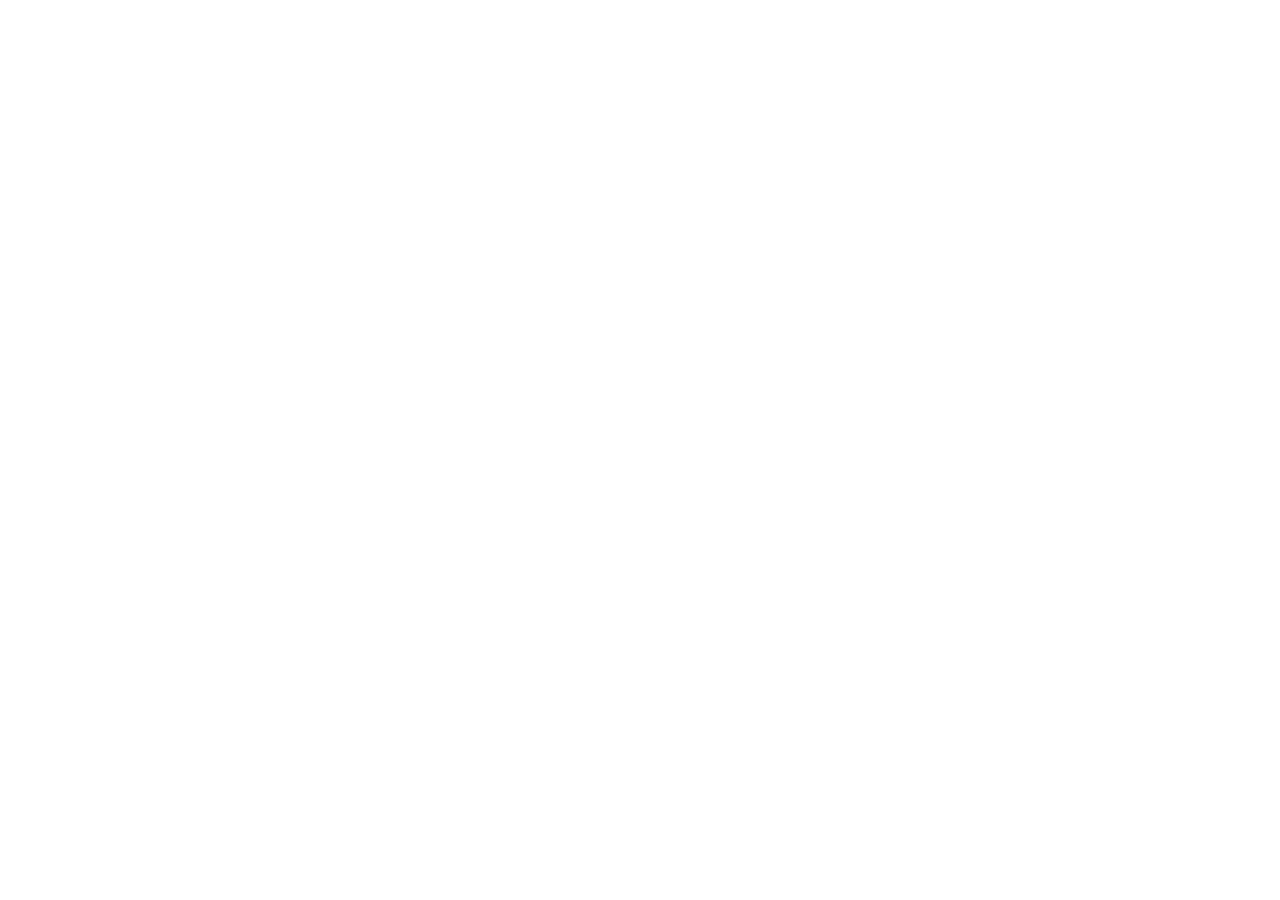
==== commit ef318b59: "更新社群連結並移除排氣量" ====
--- a/index.html
+++ b/index.html
@@ -1,9 +1,9 @@
-<!DOCTYPE html>
+﻿<!DOCTYPE html>
 <html lang="zh-Hant">
 <head>
   <meta charset="UTF-8">
   <meta name="viewport" content="width=device-width, initial-scale=1.0">
-  <title>誠匠二輪｜嚴選中古機車</title>
+  <title>隤?鈭憚嚚?訾葉?斗?頠?/title>
   <meta name="google-site-verification" content="CY_wVjcz_qb4eX5nUE_DCTDJS3RSgOw7u00LAW74AXE">
   <link rel="stylesheet" href="style.css?v=20260707-2">
 </head>
@@ -11,27 +11,27 @@
 <body>
 
 <header class="navbar">
-  <a class="logo" href="index.html">誠匠二輪</a>
+  <a class="logo" href="index.html">隤?鈭憚</a>
 
   <nav>
-    <a href="index.html">首頁</a>
-    <a href="inventory.html">車輛列表</a>
-    <a href="#process">交易流程</a>
-    <a href="sell.html">我要賣車</a>
+    <a href="index.html">擐?</a>
+    <a href="inventory.html">頠??”</a>
+    <a href="#process">鈭斗?瘚?</a>
+    <a href="sell.html">??鞈??</a>
 
     <div class="about-menu">
       <button class="about-trigger" type="button" aria-expanded="false">
-        關於我們 <span>⌄</span>
+        ???<span>??/span>
       </button>
 
       <div class="about-dropdown">
-        <a href="https://www.instagram.com/namidamodenai?utm_source=qr" target="_blank" rel="noopener">Instagram</a>
+        <a href="https://www.instagram.com/chengjiang.moto?igsh=NDQwMjZzNmVjY2Fo" target="_blank" rel="noopener">Instagram</a>
         <a href="https://www.facebook.com/share/1D3ot4ddPY/?mibextid=wwXIfr" target="_blank" rel="noopener">Facebook</a>
-        <a href="https://line.me/ti/p/~jun1127." target="_blank" rel="noopener">LINE 聯絡我們</a>
+        <a href="https://line.me/ti/p/~cj.motor" target="_blank" rel="noopener">LINE ?舐窗??/a>
       </div>
     </div>
 
-    <a href="admin.html" id="adminBtn" style="display: none;">後台</a>
+    <a href="admin.html" id="adminBtn" style="display: none;">敺</a>
   </nav>
 </header>
 
@@ -40,70 +40,70 @@
     <p class="hero-label">CHENG JIANG MOTOR</p>
 
     <h1>
-      誠信選車<br>
-      匠心把關
+      隤縑?貉?<br>
+      ????
     </h1>
 
     <p>
-      誠信透明的中古機車買賣服務。<br>
-      讓你用更安心的方式，找到下一台愛車。
+      隤縑???葉?斗?頠眺鞈????br>
+      霈??冽摰??撘??曉銝??唳?頠?
     </p>
 
-    <a href="inventory.html" class="btn">查看現有車輛</a>
-    <a href="sell.html" class="btn btn-outline">我要賣車</a>
+    <a href="inventory.html" class="btn">?亦??暹?頠?</a>
+    <a href="sell.html" class="btn btn-outline">??鞈??</a>
   </div>
 
   <div class="hero-right">
     <img
       src="https://images.unsplash.com/photo-1558981806-ec527fa84c39?auto=format&fit=crop&w=1200&q=85"
-      alt="重機展示"
+      alt="??撅內"
     >
   </div>
 </section>
 
 <section class="section about-section">
   <p class="section-kicker">ABOUT CHENG JIANG</p>
-  <h2>關於誠匠二輪</h2>
+  <h2>?隤?鈭憚</h2>
 
   <div class="about-copy">
     <div class="about-highlight">
-      <div class="about-line">「誠」代表誠信，讓每一筆交易都透明安心。</div>
-      <div class="about-line">「匠」代表匠心，堅持把關每一台車況。</div>
+      <div class="about-line">???誨銵刻?靽∴?霈?銝蝑漱???摰???/div>
+      <div class="about-line">???誨銵典?敹?????瘥??啗?瘜?/div>
     </div>
 
     <p class="about-text">
-      誠匠二輪提供透明、可靠的中古機車買賣服務。從車況確認、價格評估到交車流程，都協助把關，讓你能更安心地找到下一台車。
+      隤?鈭憚???????銝剖璈?鞎瑁都????頠?蝣箄???潸?隡啣鈭方?瘚?嚗???嚗?雿?游?敹?曉銝??啗???
     </p>
   </div>
 </section>
 
 <section class="section dark">
   <p class="section-kicker">WHY CHOOSE US</p>
-  <h2>為什麼選擇誠匠</h2>
+  <h2>?箔?暻潮????/h2>
 
   <div class="grid feature-grid">
     <div class="feature-card">
-      <div class="feature-icon">◎</div>
-      <h3>誠信透明</h3>
-      <p>拒絕話術，價格與車況清楚說明。</p>
+      <div class="feature-icon">??/div>
+      <h3>隤縑??</h3>
+      <p>??閰梯?嚗?潸?頠?皜?隤芣???/p>
     </div>
 
     <div class="feature-card">
-      <div class="feature-icon">◇</div>
-      <h3>嚴選車況</h3>
-      <p>每台車確認基本狀態與使用情況。</p>
+      <div class="feature-icon">??/div>
+      <h3>?湧頠?</h3>
+      <p>瘥頠Ⅱ隤?祉???雿輻????/p>
     </div>
 
     <div class="feature-card">
-      <div class="feature-icon">↗</div>
-      <h3>全程協助</h3>
-      <p>看車、過戶等流程都能協助處理。</p>
+      <div class="feature-icon">??/div>
+      <h3>?函??</h3>
+      <p>?????嗥?瘚??質?????/p>
     </div>
 
     <div class="feature-card">
-      <div class="feature-icon">￥</div>
-      <h3>快速估價</h3>
-      <p>賣車也能快速提供初步估價建議。</p>
+      <div class="feature-icon">嚙?/div>
+      <h3>敹恍摯??/h3>
+      <p>鞈??銋敹恍?靘?甇乩摯?孵遣霅啜?/p>
     </div>
   </div>
 </section>
@@ -113,7 +113,7 @@
     <img
       class="process-img"
       src="images/transaction-process.jpg"
-      alt="誠匠二輪買車與賣車流程"
+      alt="隤?鈭憚鞎瑁??都頠?蝔?
       loading="lazy"
     >
   </div>
@@ -121,20 +121,20 @@
 
 <section class="section featured-section">
   <p class="section-kicker">FEATURED BIKES</p>
-  <h2>精選車輛</h2>
+  <h2>蝎暸頠?</h2>
 
   <div id="featuredBikes" class="featured-grid" aria-live="polite">
-    <p class="loading-text">載入車輛中...</p>
+    <p class="loading-text">頛頠?銝?..</p>
   </div>
 
   <div class="featured-action">
-    <a href="inventory.html" class="btn">查看全部車輛</a>
+    <a href="inventory.html" class="btn">?亦??券頠?</a>
   </div>
 </section>
 
 <section class="section contact-section">
   <p class="section-kicker">CONTACT & STORE</p>
-  <h2>門市資訊</h2>
+  <h2>?撣?閮?/h2>
 
   <div class="contact-grid">
     <a
@@ -143,34 +143,34 @@
       target="_blank"
       rel="noopener"
     >
-      <span>門市地址</span>
-      <strong>950 臺東縣臺東市中心里開封街 725 號</strong>
-      <small>點擊開啟 Google 地圖導航</small>
+      <span>?撣?</span>
+      <strong>950 ?箸蝮??勗?銝剖???撠? 725 ??/strong>
+      <small>暺??? Google ?啣?撠</small>
     </a>
 
     <div class="contact-card">
-      <span>營業時間</span>
-      <strong>週一至週六 10:00～21:00</strong>
-      <small>每週日公休</small>
+      <span>?平??</span>
+      <strong>?曹??喲勗 10:00嚚?1:00</strong>
+      <small>瘥望?砌?</small>
     </div>
 
     <a class="contact-card" href="tel:0967238887">
-      <span>聯絡電話</span>
+      <span>?舐窗?餉店</span>
       <strong>0967-238-887</strong>
-      <small>點擊即可撥打</small>
+      <small>暺??喳?交?</small>
     </a>
 
     <a class="contact-card" href="mailto:xunz1127@gmail.com">
-      <span>聯絡信箱</span>
+      <span>?舐窗靽∠拳</span>
       <strong>xunz1127@gmail.com</strong>
-      <small>點擊即可寄信</small>
+      <small>暺??喳撖縑</small>
     </a>
   </div>
 </section>
 
 <footer class="footer">
-  <p>誠匠二輪｜嚴選中古機車</p>
-  <p>週一至週六 10:00～21:00｜每週日公休</p>
+  <p>隤?鈭憚嚚?訾葉?斗?頠?/p>
+  <p>?曹??喲勗 10:00嚚?1:00嚚??望?砌?</p>
 </footer>
 
 <script>
@@ -220,22 +220,22 @@
 
   function formatPrice(value) {
     const price = toNumber(value);
-    return price > 0 ? `NT$${formatNumber(price)}` : "價格洽詢";
+    return price > 0 ? `NT$${formatNumber(price)}` : "?寞瘣質岷";
   }
 
   function imageMarkup(bike) {
     const image = Array.isArray(bike.images) ? bike.images[0] : "";
 
     if (!image) {
-      return `<div class="card-image-placeholder">暫無圖片</div>`;
-    }
-
-    return `<img src="${escapeHTML(image)}" alt="${escapeHTML(bike.name || "車輛圖片")}" loading="lazy">`;
+      return `<div class="card-image-placeholder">?怎??</div>`;
+    }
+
+    return `<img src="${escapeHTML(image)}" alt="${escapeHTML(bike.name || "頠???")}" loading="lazy">`;
   }
 
   function bikeCard(bike) {
-    const name = bike.name || "未命名車輛";
-    const type = bike.type || "未分類";
+    const name = bike.name || "?芸??頛?;
+    const type = bike.type || "?芸?憿?;
     const brand = bike.brand || "-";
     const year = bike.year || "-";
     const km = bike.km === 0 || bike.km ? `${formatNumber(bike.km)} km` : "-";
@@ -244,8 +244,8 @@
       <a href="bike.html?id=${encodeURIComponent(bike.id)}" class="card featured-card">
         ${imageMarkup(bike)}
         <h3>${escapeHTML(name)}</h3>
-        <p>${escapeHTML(type)}｜${escapeHTML(brand)}</p>
-        <p>${escapeHTML(year)}｜${escapeHTML(km)}</p>
+        <p>${escapeHTML(type)}嚚?{escapeHTML(brand)}</p>
+        <p>${escapeHTML(year)}嚚?{escapeHTML(km)}</p>
         <p>${formatPrice(bike.price)}</p>
       </a>
     `;
@@ -273,13 +273,13 @@
 
     featuredBikes.className = "featured-marquee";
     featuredBikes.innerHTML = `
-      <div class="marquee-viewport" aria-label="隨機車輛跑馬燈">
+      <div class="marquee-viewport" aria-label="?冽?頠?頝收??>
         <div class="marquee-track" style="--marquee-duration: ${duration}s;">
           <div class="marquee-group">${cards}</div>
           <div class="marquee-group" aria-hidden="true">${cards}</div>
         </div>
       </div>
-      <p class="marquee-note">目前沒有指定精選車輛，現有車輛正在隨機輪播。</p>
+      <p class="marquee-note">?桀?瘝???蝎暸頠?嚗??頛迤?券璈憚?准?/p>
     `;
 
     const viewport = featuredBikes.querySelector(".marquee-viewport");
@@ -316,7 +316,7 @@
 
       if (bikes.length === 0) {
         featuredBikes.className = "featured-grid";
-        featuredBikes.innerHTML = "<p class='loading-text'>目前尚無上架車輛。</p>";
+        featuredBikes.innerHTML = "<p class='loading-text'>?桀?撠銝頠???/p>";
         return;
       }
 
@@ -324,7 +324,7 @@
     } catch (error) {
       console.error(error);
       featuredBikes.className = "featured-grid";
-      featuredBikes.innerHTML = "<p class='loading-text'>車輛資料載入失敗，請稍後再試。</p>";
+      featuredBikes.innerHTML = "<p class='loading-text'>頠?鞈?頛憭望?嚗?蝔??岫??/p>";
     }
   }
 
@@ -332,4 +332,4 @@
 </script>
 
 </body>
-</html>+</html>
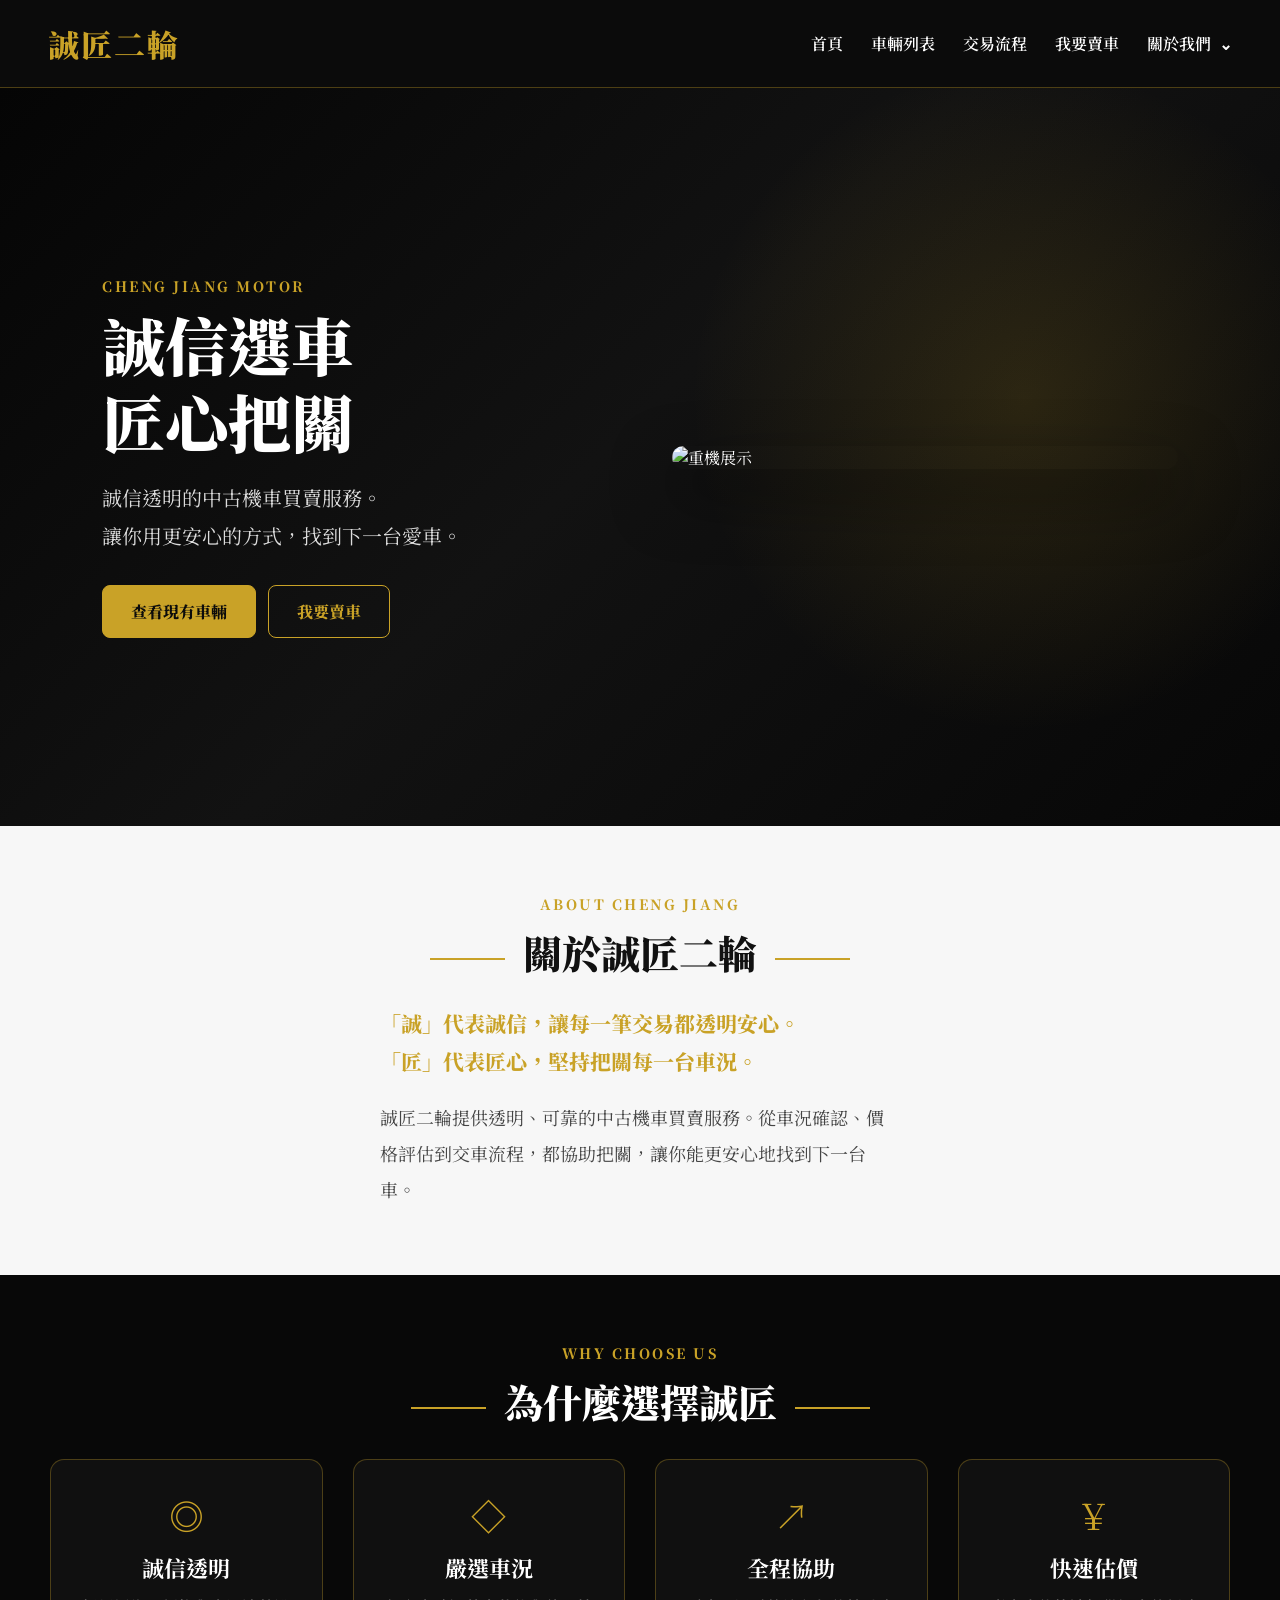
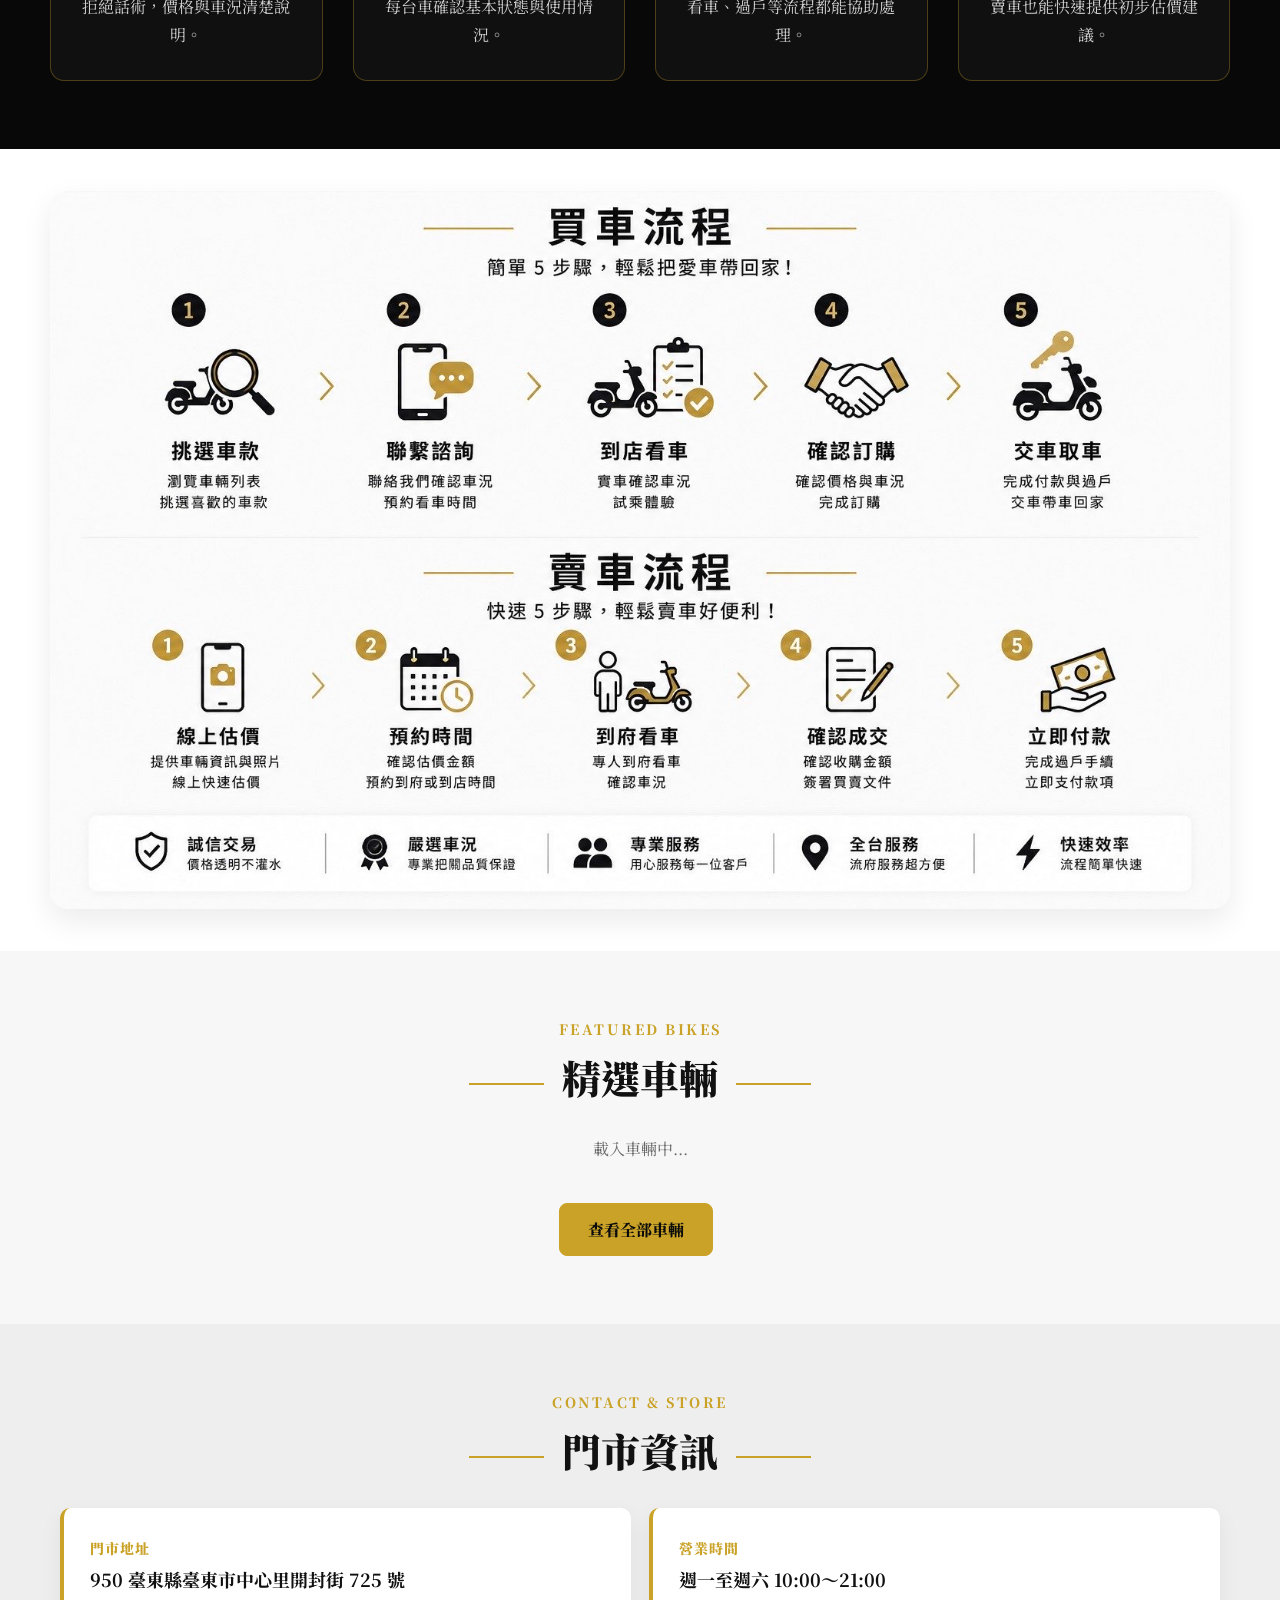
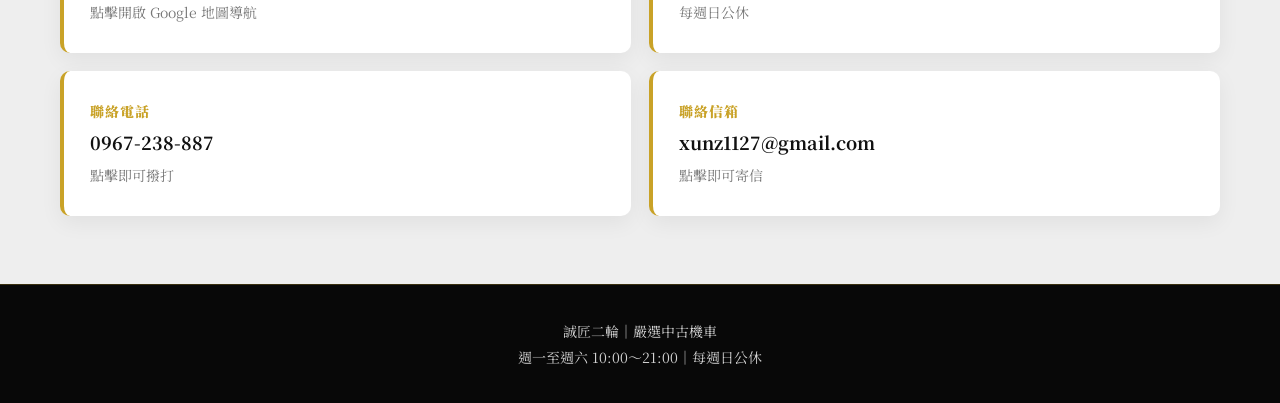
==== commit 8a6ad869: "Revert "更新社群連結並移除排氣量" This reverts commit ef318b59d06cc210be275905a0b3d594317460f2." ====
--- a/index.html
+++ b/index.html
@@ -1,9 +1,9 @@
-﻿<!DOCTYPE html>
+<!DOCTYPE html>
 <html lang="zh-Hant">
 <head>
   <meta charset="UTF-8">
   <meta name="viewport" content="width=device-width, initial-scale=1.0">
-  <title>隤?鈭憚嚚?訾葉?斗?頠?/title>
+  <title>誠匠二輪｜嚴選中古機車</title>
   <meta name="google-site-verification" content="CY_wVjcz_qb4eX5nUE_DCTDJS3RSgOw7u00LAW74AXE">
   <link rel="stylesheet" href="style.css?v=20260707-2">
 </head>
@@ -11,27 +11,27 @@
 <body>
 
 <header class="navbar">
-  <a class="logo" href="index.html">隤?鈭憚</a>
+  <a class="logo" href="index.html">誠匠二輪</a>
 
   <nav>
-    <a href="index.html">擐?</a>
-    <a href="inventory.html">頠??”</a>
-    <a href="#process">鈭斗?瘚?</a>
-    <a href="sell.html">??鞈??</a>
+    <a href="index.html">首頁</a>
+    <a href="inventory.html">車輛列表</a>
+    <a href="#process">交易流程</a>
+    <a href="sell.html">我要賣車</a>
 
     <div class="about-menu">
       <button class="about-trigger" type="button" aria-expanded="false">
-        ???<span>??/span>
+        關於我們 <span>⌄</span>
       </button>
 
       <div class="about-dropdown">
-        <a href="https://www.instagram.com/chengjiang.moto?igsh=NDQwMjZzNmVjY2Fo" target="_blank" rel="noopener">Instagram</a>
+        <a href="https://www.instagram.com/namidamodenai?utm_source=qr" target="_blank" rel="noopener">Instagram</a>
         <a href="https://www.facebook.com/share/1D3ot4ddPY/?mibextid=wwXIfr" target="_blank" rel="noopener">Facebook</a>
-        <a href="https://line.me/ti/p/~cj.motor" target="_blank" rel="noopener">LINE ?舐窗??/a>
+        <a href="https://line.me/ti/p/~jun1127." target="_blank" rel="noopener">LINE 聯絡我們</a>
       </div>
     </div>
 
-    <a href="admin.html" id="adminBtn" style="display: none;">敺</a>
+    <a href="admin.html" id="adminBtn" style="display: none;">後台</a>
   </nav>
 </header>
 
@@ -40,70 +40,70 @@
     <p class="hero-label">CHENG JIANG MOTOR</p>
 
     <h1>
-      隤縑?貉?<br>
-      ????
+      誠信選車<br>
+      匠心把關
     </h1>
 
     <p>
-      隤縑???葉?斗?頠眺鞈????br>
-      霈??冽摰??撘??曉銝??唳?頠?
+      誠信透明的中古機車買賣服務。<br>
+      讓你用更安心的方式，找到下一台愛車。
     </p>
 
-    <a href="inventory.html" class="btn">?亦??暹?頠?</a>
-    <a href="sell.html" class="btn btn-outline">??鞈??</a>
+    <a href="inventory.html" class="btn">查看現有車輛</a>
+    <a href="sell.html" class="btn btn-outline">我要賣車</a>
   </div>
 
   <div class="hero-right">
     <img
       src="https://images.unsplash.com/photo-1558981806-ec527fa84c39?auto=format&fit=crop&w=1200&q=85"
-      alt="??撅內"
+      alt="重機展示"
     >
   </div>
 </section>
 
 <section class="section about-section">
   <p class="section-kicker">ABOUT CHENG JIANG</p>
-  <h2>?隤?鈭憚</h2>
+  <h2>關於誠匠二輪</h2>
 
   <div class="about-copy">
     <div class="about-highlight">
-      <div class="about-line">???誨銵刻?靽∴?霈?銝蝑漱???摰???/div>
-      <div class="about-line">???誨銵典?敹?????瘥??啗?瘜?/div>
+      <div class="about-line">「誠」代表誠信，讓每一筆交易都透明安心。</div>
+      <div class="about-line">「匠」代表匠心，堅持把關每一台車況。</div>
     </div>
 
     <p class="about-text">
-      隤?鈭憚???????銝剖璈?鞎瑁都????頠?蝣箄???潸?隡啣鈭方?瘚?嚗???嚗?雿?游?敹?曉銝??啗???
+      誠匠二輪提供透明、可靠的中古機車買賣服務。從車況確認、價格評估到交車流程，都協助把關，讓你能更安心地找到下一台車。
     </p>
   </div>
 </section>
 
 <section class="section dark">
   <p class="section-kicker">WHY CHOOSE US</p>
-  <h2>?箔?暻潮????/h2>
+  <h2>為什麼選擇誠匠</h2>
 
   <div class="grid feature-grid">
     <div class="feature-card">
-      <div class="feature-icon">??/div>
-      <h3>隤縑??</h3>
-      <p>??閰梯?嚗?潸?頠?皜?隤芣???/p>
+      <div class="feature-icon">◎</div>
+      <h3>誠信透明</h3>
+      <p>拒絕話術，價格與車況清楚說明。</p>
     </div>
 
     <div class="feature-card">
-      <div class="feature-icon">??/div>
-      <h3>?湧頠?</h3>
-      <p>瘥頠Ⅱ隤?祉???雿輻????/p>
+      <div class="feature-icon">◇</div>
+      <h3>嚴選車況</h3>
+      <p>每台車確認基本狀態與使用情況。</p>
     </div>
 
     <div class="feature-card">
-      <div class="feature-icon">??/div>
-      <h3>?函??</h3>
-      <p>?????嗥?瘚??質?????/p>
+      <div class="feature-icon">↗</div>
+      <h3>全程協助</h3>
+      <p>看車、過戶等流程都能協助處理。</p>
     </div>
 
     <div class="feature-card">
-      <div class="feature-icon">嚙?/div>
-      <h3>敹恍摯??/h3>
-      <p>鞈??銋敹恍?靘?甇乩摯?孵遣霅啜?/p>
+      <div class="feature-icon">￥</div>
+      <h3>快速估價</h3>
+      <p>賣車也能快速提供初步估價建議。</p>
     </div>
   </div>
 </section>
@@ -113,7 +113,7 @@
     <img
       class="process-img"
       src="images/transaction-process.jpg"
-      alt="隤?鈭憚鞎瑁??都頠?蝔?
+      alt="誠匠二輪買車與賣車流程"
       loading="lazy"
     >
   </div>
@@ -121,20 +121,20 @@
 
 <section class="section featured-section">
   <p class="section-kicker">FEATURED BIKES</p>
-  <h2>蝎暸頠?</h2>
+  <h2>精選車輛</h2>
 
   <div id="featuredBikes" class="featured-grid" aria-live="polite">
-    <p class="loading-text">頛頠?銝?..</p>
+    <p class="loading-text">載入車輛中...</p>
   </div>
 
   <div class="featured-action">
-    <a href="inventory.html" class="btn">?亦??券頠?</a>
+    <a href="inventory.html" class="btn">查看全部車輛</a>
   </div>
 </section>
 
 <section class="section contact-section">
   <p class="section-kicker">CONTACT & STORE</p>
-  <h2>?撣?閮?/h2>
+  <h2>門市資訊</h2>
 
   <div class="contact-grid">
     <a
@@ -143,34 +143,34 @@
       target="_blank"
       rel="noopener"
     >
-      <span>?撣?</span>
-      <strong>950 ?箸蝮??勗?銝剖???撠? 725 ??/strong>
-      <small>暺??? Google ?啣?撠</small>
+      <span>門市地址</span>
+      <strong>950 臺東縣臺東市中心里開封街 725 號</strong>
+      <small>點擊開啟 Google 地圖導航</small>
     </a>
 
     <div class="contact-card">
-      <span>?平??</span>
-      <strong>?曹??喲勗 10:00嚚?1:00</strong>
-      <small>瘥望?砌?</small>
+      <span>營業時間</span>
+      <strong>週一至週六 10:00～21:00</strong>
+      <small>每週日公休</small>
     </div>
 
     <a class="contact-card" href="tel:0967238887">
-      <span>?舐窗?餉店</span>
+      <span>聯絡電話</span>
       <strong>0967-238-887</strong>
-      <small>暺??喳?交?</small>
+      <small>點擊即可撥打</small>
     </a>
 
     <a class="contact-card" href="mailto:xunz1127@gmail.com">
-      <span>?舐窗靽∠拳</span>
+      <span>聯絡信箱</span>
       <strong>xunz1127@gmail.com</strong>
-      <small>暺??喳撖縑</small>
+      <small>點擊即可寄信</small>
     </a>
   </div>
 </section>
 
 <footer class="footer">
-  <p>隤?鈭憚嚚?訾葉?斗?頠?/p>
-  <p>?曹??喲勗 10:00嚚?1:00嚚??望?砌?</p>
+  <p>誠匠二輪｜嚴選中古機車</p>
+  <p>週一至週六 10:00～21:00｜每週日公休</p>
 </footer>
 
 <script>
@@ -220,22 +220,22 @@
 
   function formatPrice(value) {
     const price = toNumber(value);
-    return price > 0 ? `NT$${formatNumber(price)}` : "?寞瘣質岷";
+    return price > 0 ? `NT$${formatNumber(price)}` : "價格洽詢";
   }
 
   function imageMarkup(bike) {
     const image = Array.isArray(bike.images) ? bike.images[0] : "";
 
     if (!image) {
-      return `<div class="card-image-placeholder">?怎??</div>`;
-    }
-
-    return `<img src="${escapeHTML(image)}" alt="${escapeHTML(bike.name || "頠???")}" loading="lazy">`;
+      return `<div class="card-image-placeholder">暫無圖片</div>`;
+    }
+
+    return `<img src="${escapeHTML(image)}" alt="${escapeHTML(bike.name || "車輛圖片")}" loading="lazy">`;
   }
 
   function bikeCard(bike) {
-    const name = bike.name || "?芸??頛?;
-    const type = bike.type || "?芸?憿?;
+    const name = bike.name || "未命名車輛";
+    const type = bike.type || "未分類";
     const brand = bike.brand || "-";
     const year = bike.year || "-";
     const km = bike.km === 0 || bike.km ? `${formatNumber(bike.km)} km` : "-";
@@ -244,8 +244,8 @@
       <a href="bike.html?id=${encodeURIComponent(bike.id)}" class="card featured-card">
         ${imageMarkup(bike)}
         <h3>${escapeHTML(name)}</h3>
-        <p>${escapeHTML(type)}嚚?{escapeHTML(brand)}</p>
-        <p>${escapeHTML(year)}嚚?{escapeHTML(km)}</p>
+        <p>${escapeHTML(type)}｜${escapeHTML(brand)}</p>
+        <p>${escapeHTML(year)}｜${escapeHTML(km)}</p>
         <p>${formatPrice(bike.price)}</p>
       </a>
     `;
@@ -273,13 +273,13 @@
 
     featuredBikes.className = "featured-marquee";
     featuredBikes.innerHTML = `
-      <div class="marquee-viewport" aria-label="?冽?頠?頝收??>
+      <div class="marquee-viewport" aria-label="隨機車輛跑馬燈">
         <div class="marquee-track" style="--marquee-duration: ${duration}s;">
           <div class="marquee-group">${cards}</div>
           <div class="marquee-group" aria-hidden="true">${cards}</div>
         </div>
       </div>
-      <p class="marquee-note">?桀?瘝???蝎暸頠?嚗??頛迤?券璈憚?准?/p>
+      <p class="marquee-note">目前沒有指定精選車輛，現有車輛正在隨機輪播。</p>
     `;
 
     const viewport = featuredBikes.querySelector(".marquee-viewport");
@@ -316,7 +316,7 @@
 
       if (bikes.length === 0) {
         featuredBikes.className = "featured-grid";
-        featuredBikes.innerHTML = "<p class='loading-text'>?桀?撠銝頠???/p>";
+        featuredBikes.innerHTML = "<p class='loading-text'>目前尚無上架車輛。</p>";
         return;
       }
 
@@ -324,7 +324,7 @@
     } catch (error) {
       console.error(error);
       featuredBikes.className = "featured-grid";
-      featuredBikes.innerHTML = "<p class='loading-text'>頠?鞈?頛憭望?嚗?蝔??岫??/p>";
+      featuredBikes.innerHTML = "<p class='loading-text'>車輛資料載入失敗，請稍後再試。</p>";
     }
   }
 
@@ -332,4 +332,4 @@
 </script>
 
 </body>
-</html>
+</html>
